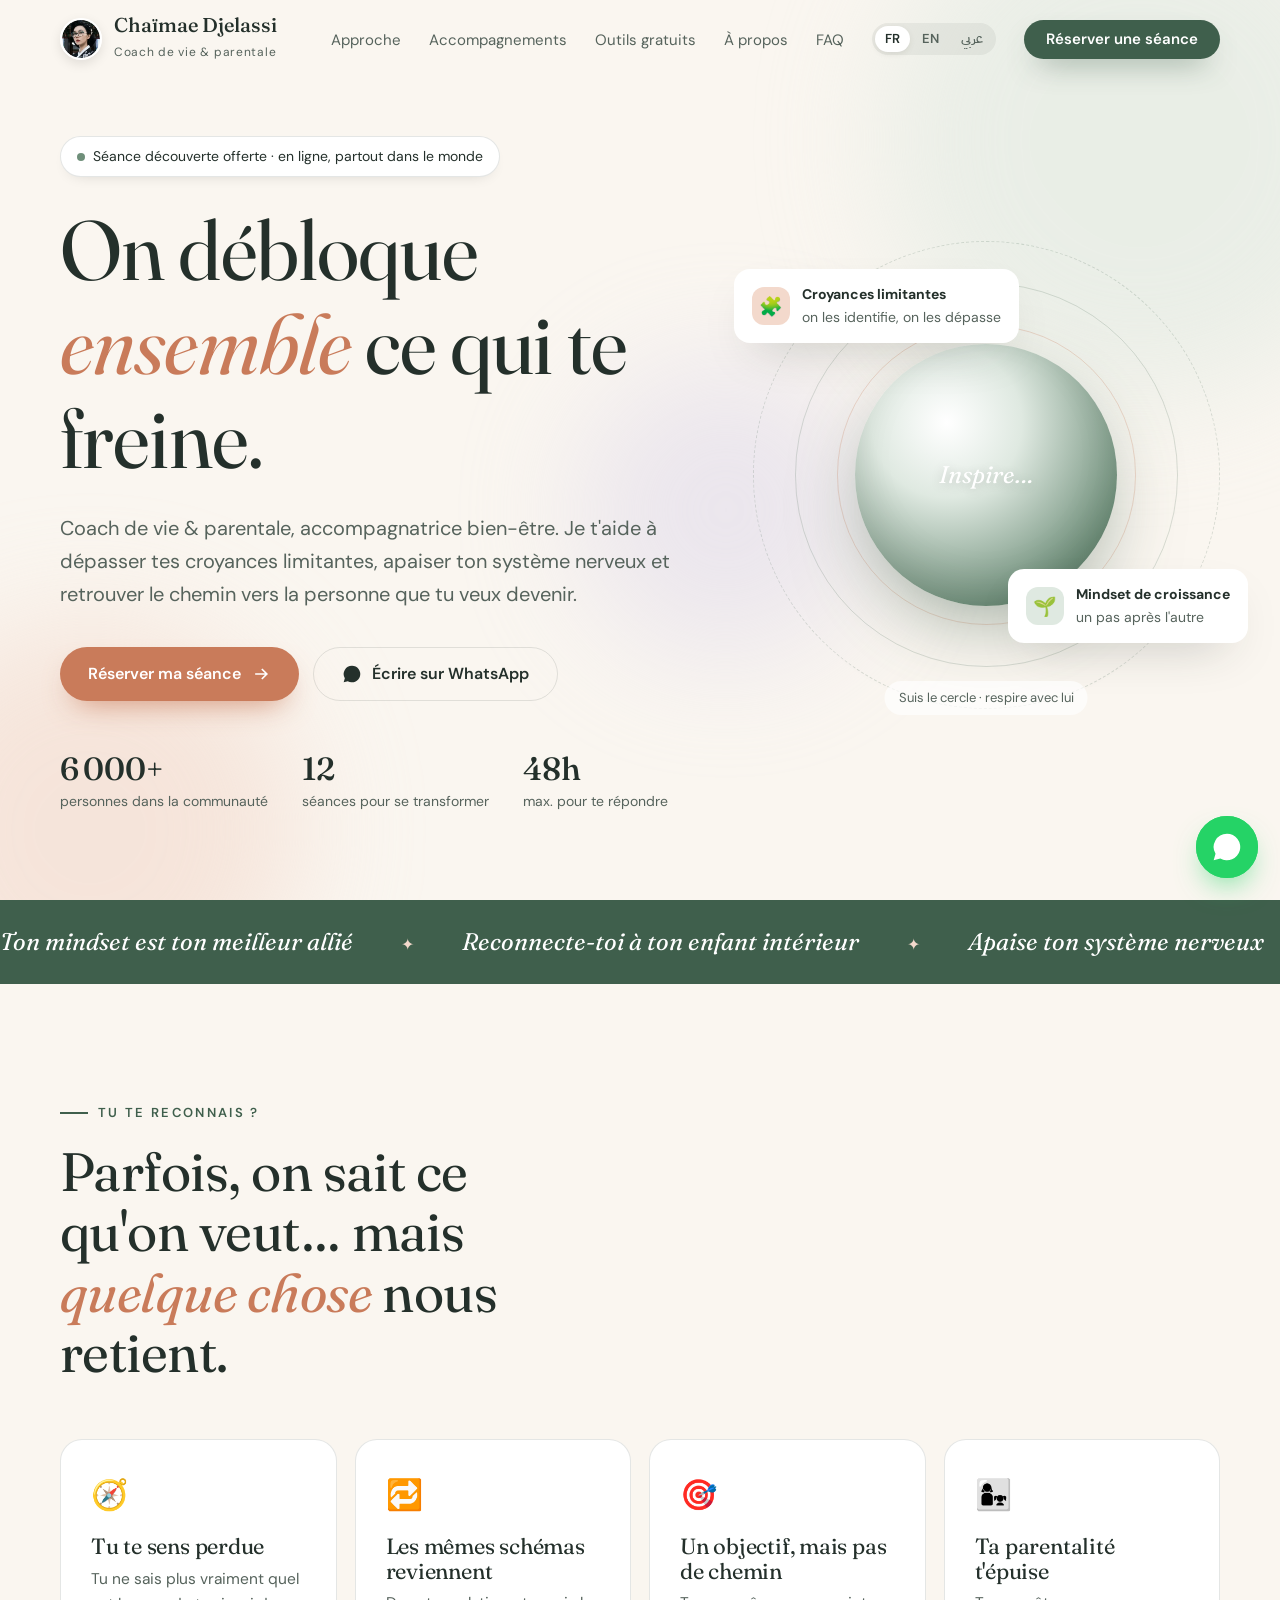
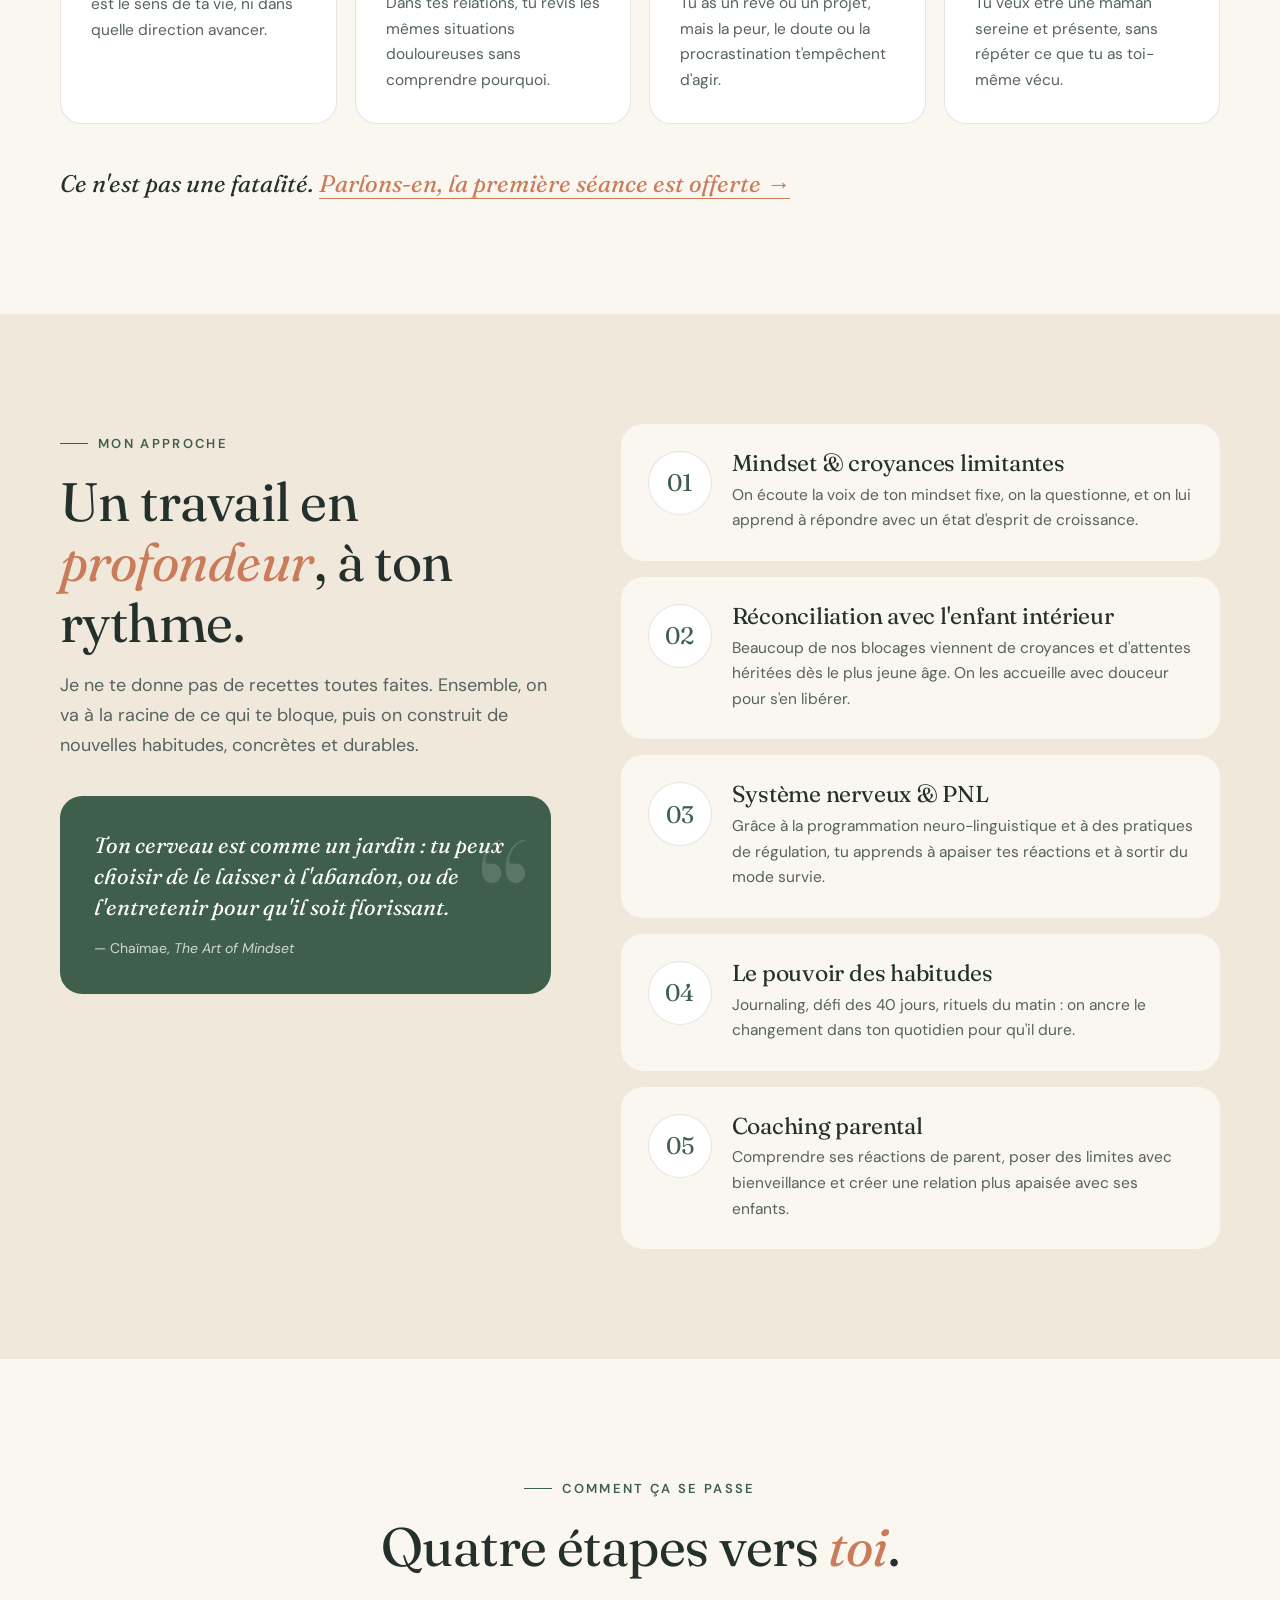
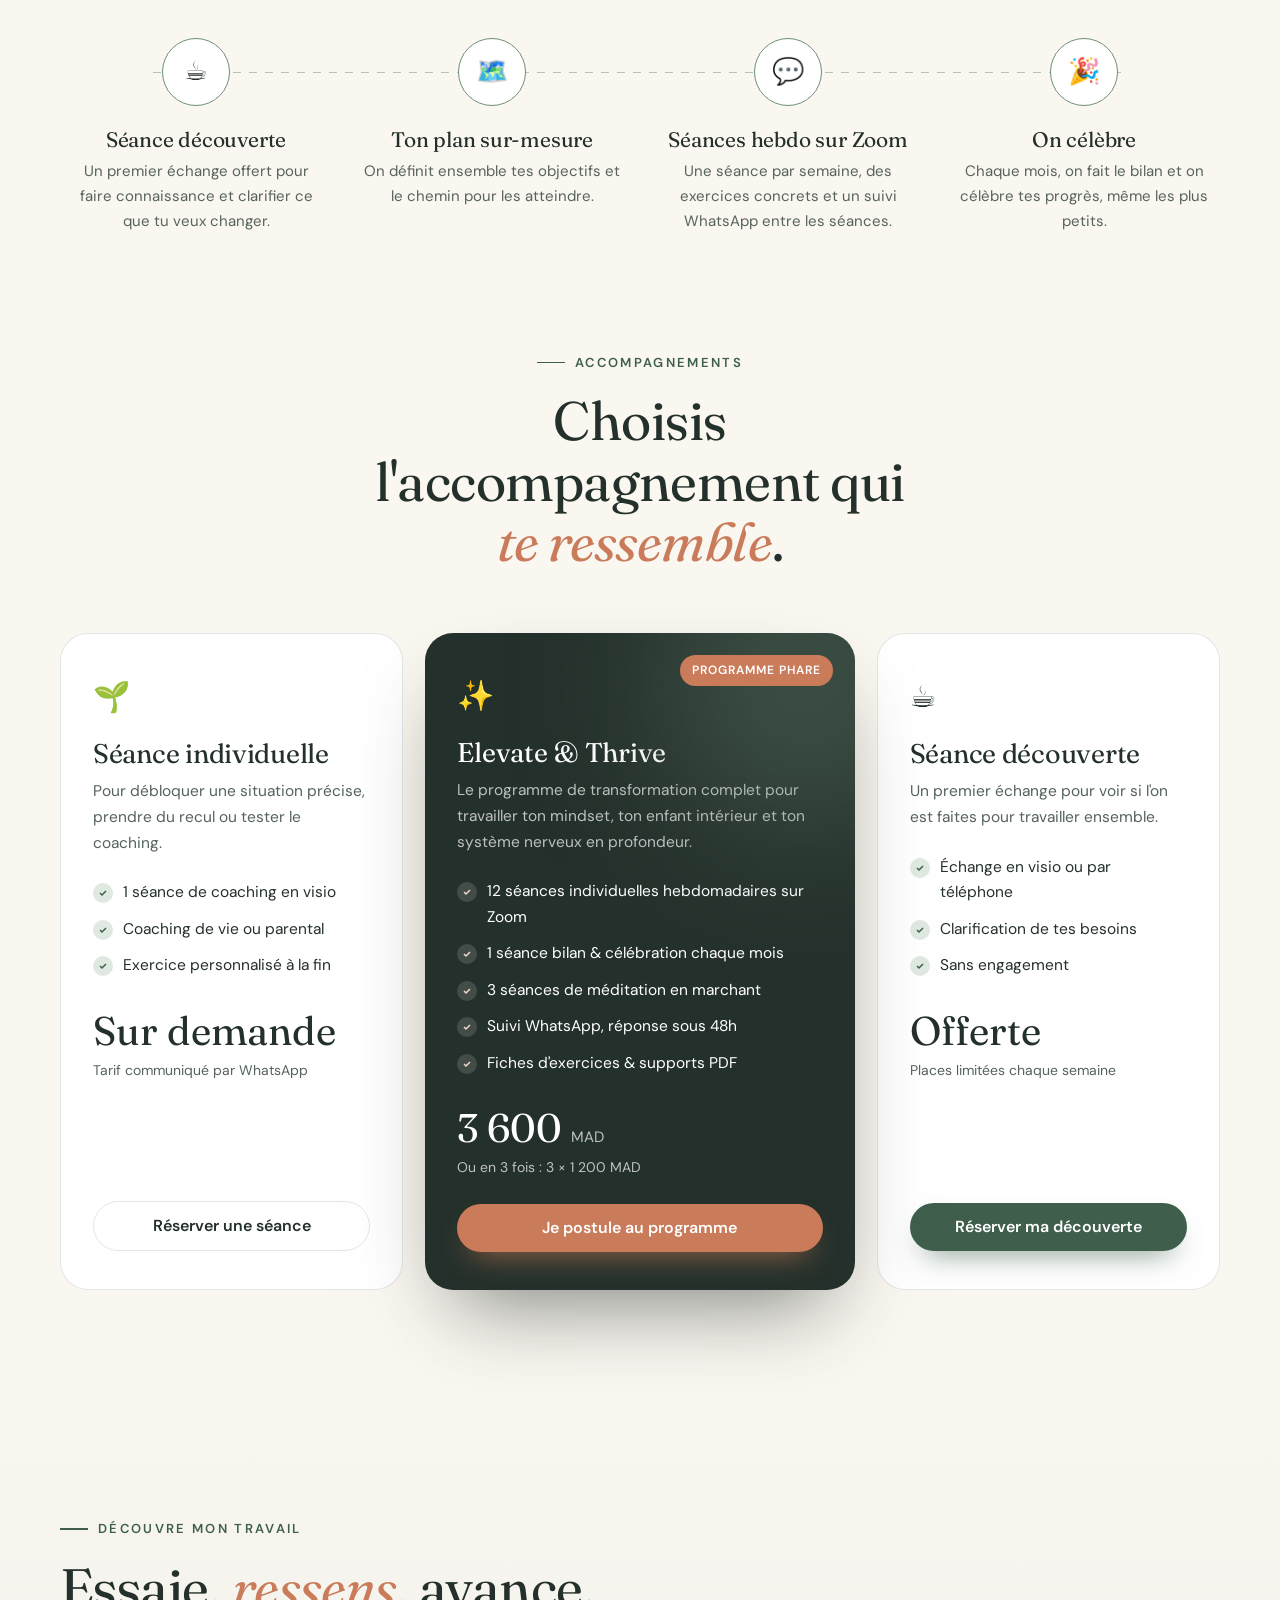
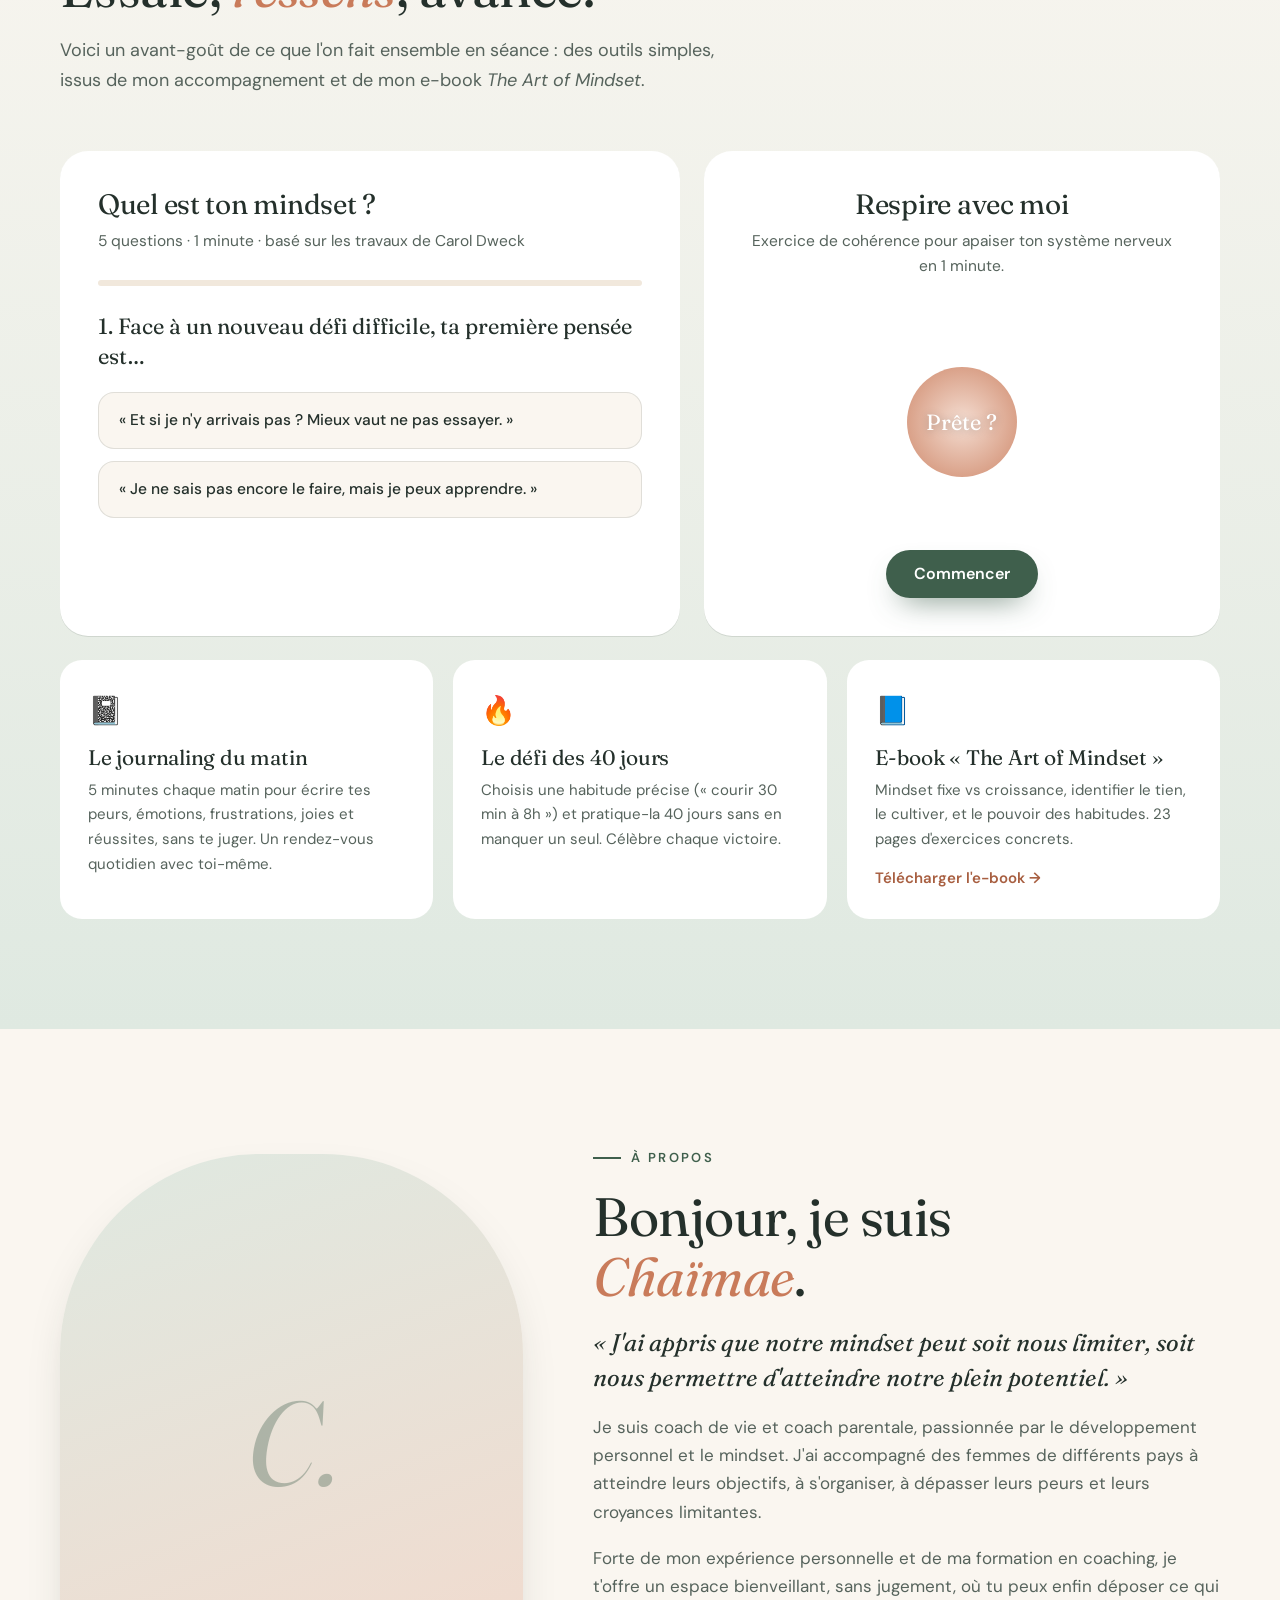
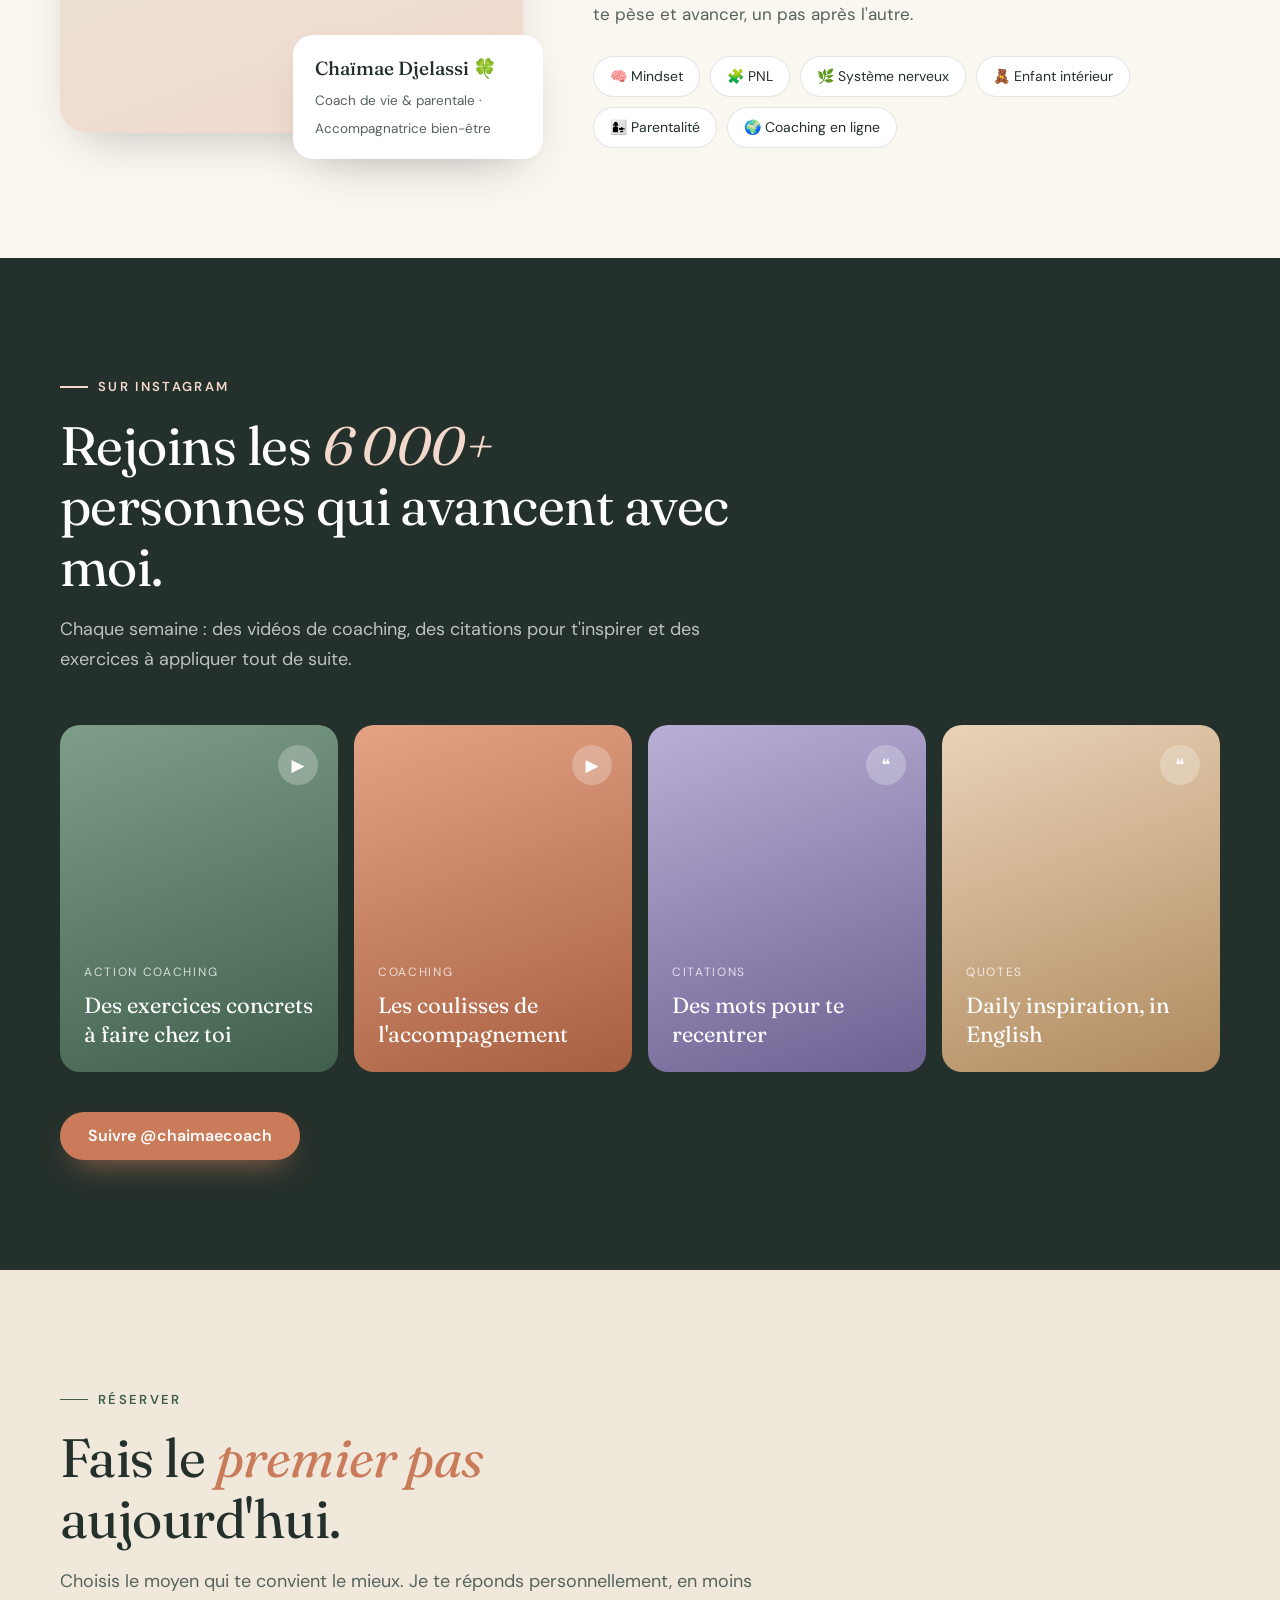
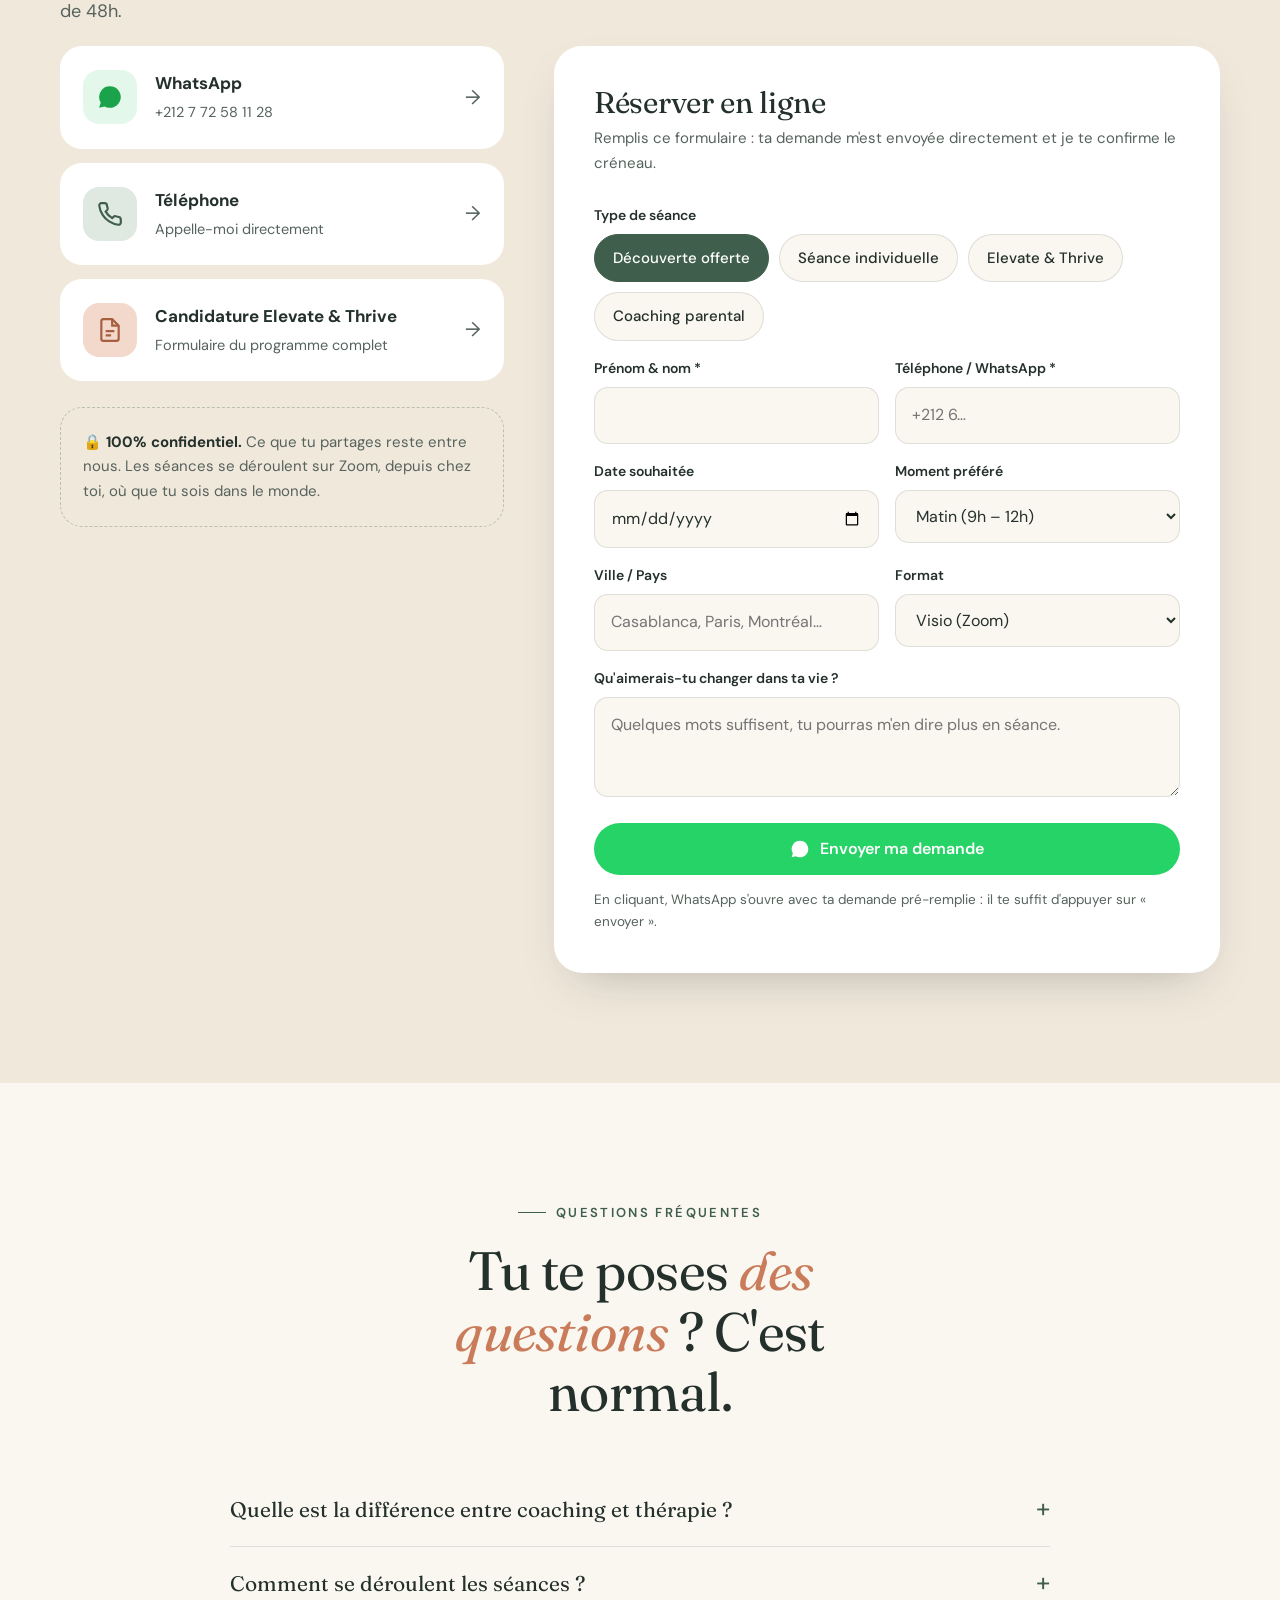
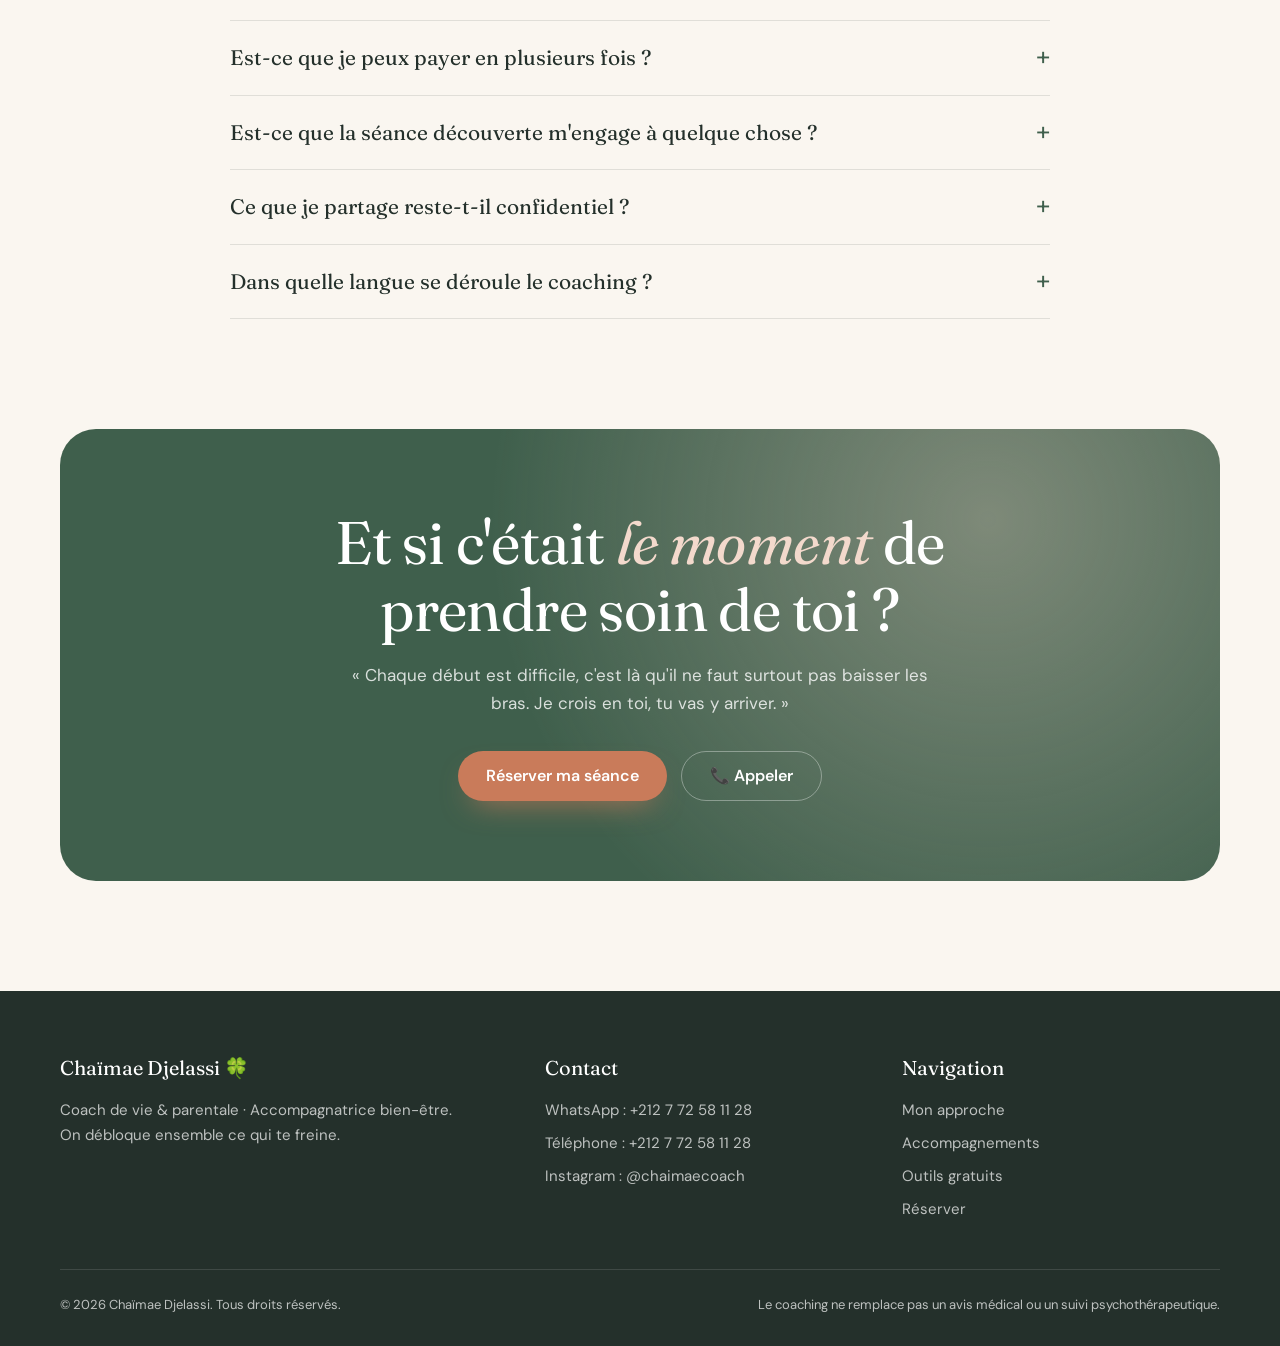
==== index.html @ 4198bc7b "Chaimae Djelassi coaching website (FR / EN / AR)" ====
<!doctype html>
<html lang="fr" dir="ltr">
<head>
<meta charset="utf-8">
<meta name="viewport" content="width=device-width, initial-scale=1">
<title>Chaïmae Djelassi — Coach de vie & parentale</title>
<meta name="description" content="Coaching de vie, coaching parental et accompagnement bien-être avec Chaïmae Djelassi. Mindset, croyances limitantes, enfant intérieur, PNL. Séances individuelles sur Zoom, partout dans le monde.">
<meta property="og:title" content="Chaïmae Djelassi — On débloque ensemble ce qui te freine">
<meta property="og:description" content="Coach de vie & parentale · Accompagnatrice bien-être. Réserve ta séance via le site, par téléphone ou WhatsApp.">
<link rel="alternate" hreflang="fr" href="index.html">
<link rel="alternate" hreflang="en" href="en.html">
<link rel="alternate" hreflang="ar" href="ar.html">
<link rel="preconnect" href="https://fonts.googleapis.com">
<link rel="preconnect" href="https://fonts.gstatic.com" crossorigin>
<link href="https://fonts.googleapis.com/css2?family=Fraunces:ital,opsz,wght@0,9..144,300..600;1,9..144,300..600&family=DM+Sans:opsz,wght@9..40,400;9..40,500;9..40,600&family=IBM+Plex+Sans+Arabic:wght@600&display=swap" rel="stylesheet">
<link rel="stylesheet" href="style.css">
</head>
<body>

<header class="nav" id="nav">
  <div class="wrap">
    <a href="#top" class="logo">
      <img src="avatar.jpg" alt="Chaïmae Djelassi" onerror="this.style.display='none'">
      <div><b>Chaïmae Djelassi</b><small>Coach de vie & parentale</small></div>
    </a>
    <ul class="nav-links" id="navLinks">
      <li><a href="#approche">Approche</a></li>
      <li><a href="#offres">Accompagnements</a></li>
      <li><a href="#outils">Outils gratuits</a></li>
      <li><a href="#apropos">À propos</a></li>
      <li><a href="#faq">FAQ</a></li>
      <li class="lang"><a href="index.html" aria-current="page">FR</a><a href="en.html" lang="en">EN</a><a href="ar.html" lang="ar">عربي</a></li>
      <li><a href="#reserver" class="btn btn-primary">Réserver une séance</a></li>
    </ul>
    <button class="burger" id="burger" aria-label="Menu"><span></span><span></span><span></span></button>
  </div>
</header>

<main id="top">

<section class="hero">
  <div class="blob b1"></div><div class="blob b2"></div><div class="blob b3"></div>
  <div class="wrap hero-grid">
    <div>
      <div class="tag reveal"><i></i> Séance découverte offerte · en ligne, partout dans le monde</div>
      <h1 class="reveal d1">On débloque <em>ensemble</em> ce qui te freine.</h1>
      <p class="lead reveal d2">Coach de vie & parentale, accompagnatrice bien-être. Je t'aide à dépasser tes croyances limitantes, apaiser ton système nerveux et retrouver le chemin vers la personne que tu veux devenir.</p>
      <div class="hero-ctas reveal d3">
        <a href="#reserver" class="btn btn-clay">Réserver ma séance
          <svg class="arrow-ic" viewBox="0 0 24 24" fill="none" stroke="currentColor" stroke-width="2"><path d="M5 12h14M13 6l6 6-6 6"/></svg></a>
        <a href="#" class="btn btn-ghost" data-wa="Bonjour Chaïmae 🌱 J'aimerais en savoir plus sur ton accompagnement.">
          <svg viewBox="0 0 24 24" fill="currentColor"><path d="M17.5 14.4c-.3-.1-1.8-.9-2-1-.3-.1-.5-.1-.7.1-.2.3-.8 1-.9 1.2-.2.2-.3.2-.6.1-.3-.1-1.3-.5-2.4-1.5-.9-.8-1.5-1.8-1.7-2.1-.2-.3 0-.5.1-.6l.4-.5c.2-.2.2-.3.3-.5.1-.2.1-.4 0-.5l-.9-2.2c-.2-.6-.5-.5-.7-.5h-.6c-.2 0-.5.1-.8.4-.3.3-1 1-1 2.5s1.1 2.9 1.2 3.1c.1.2 2.1 3.2 5.1 4.5.7.3 1.3.5 1.7.6.7.2 1.4.2 1.9.1.6-.1 1.8-.7 2-1.4.2-.7.2-1.3.2-1.4-.1-.2-.3-.3-.6-.4zM12 2a10 10 0 00-8.6 15.1L2 22l5-1.3A10 10 0 1012 2z"/></svg>
          Écrire sur WhatsApp</a>
      </div>
      <div class="hero-meta reveal d3">
        <div><b data-count="6000">0</b><span>personnes dans la communauté</span></div>
        <div><b>12</b><span>séances pour se transformer</span></div>
        <div><b>48h</b><span>max. pour te répondre</span></div>
      </div>
    </div>
    <div class="orb-wrap reveal d2">
      <div class="ring r1"></div><div class="ring r2"></div><div class="ring r3"></div>
      <div class="orb" title="Respire avec moi"><span id="orbText">Inspire…</span></div>
      <div class="float-card fc1"><div class="ic">🧩</div><div><b>Croyances limitantes</b><br><span style="color:var(--ink-soft)">on les identifie, on les dépasse</span></div></div>
      <div class="float-card fc2"><div class="ic">🌱</div><div><b>Mindset de croissance</b><br><span style="color:var(--ink-soft)">un pas après l'autre</span></div></div>
      <div class="orb-caption">Suis le cercle · respire avec lui</div>
    </div>
  </div>
</section>

<div class="marquee" aria-hidden="true">
  <div class="marquee-track">
    <span>Ton mindset est ton meilleur allié</span><span>Reconnecte-toi à ton enfant intérieur</span><span>Apaise ton système nerveux</span><span>Deviens ta meilleure version</span><span>Chaque début est difficile — continue</span><span>Je crois en toi</span>
    <span>Ton mindset est ton meilleur allié</span><span>Reconnecte-toi à ton enfant intérieur</span><span>Apaise ton système nerveux</span><span>Deviens ta meilleure version</span><span>Chaque début est difficile — continue</span><span>Je crois en toi</span>
  </div>
</div>

<section>
  <div class="wrap">
    <div class="eyebrow reveal">Tu te reconnais ?</div>
    <h2 class="sec-title reveal">Parfois, on sait ce qu'on veut… mais <em>quelque chose</em> nous retient.</h2>
    <div class="pains">
      <div class="pain reveal"><div class="emo">🧭</div><h3>Tu te sens perdue</h3><p>Tu ne sais plus vraiment quel est le sens de ta vie, ni dans quelle direction avancer.</p></div>
      <div class="pain reveal d1"><div class="emo">🔁</div><h3>Les mêmes schémas reviennent</h3><p>Dans tes relations, tu revis les mêmes situations douloureuses sans comprendre pourquoi.</p></div>
      <div class="pain reveal d2"><div class="emo">🎯</div><h3>Un objectif, mais pas de chemin</h3><p>Tu as un rêve ou un projet, mais la peur, le doute ou la procrastination t'empêchent d'agir.</p></div>
      <div class="pain reveal d3"><div class="emo">👩‍👧</div><h3>Ta parentalité t'épuise</h3><p>Tu veux être une maman sereine et présente, sans répéter ce que tu as toi-même vécu.</p></div>
    </div>
    <p class="pain-cta reveal">Ce n'est pas une fatalité. <a href="#reserver">Parlons-en, la première séance est offerte →</a></p>
  </div>
</section>

<section class="approach" id="approche">
  <div class="wrap approach-grid">
    <div class="sticky">
      <div class="eyebrow reveal">Mon approche</div>
      <h2 class="sec-title reveal">Un travail en <em>profondeur</em>, à ton rythme.</h2>
      <p class="sec-lead reveal">Je ne te donne pas de recettes toutes faites. Ensemble, on va à la racine de ce qui te bloque, puis on construit de nouvelles habitudes, concrètes et durables.</p>
      <div class="quote-card reveal">
        <p>Ton cerveau est comme un jardin : tu peux choisir de le laisser à l'abandon, ou de l'entretenir pour qu'il soit florissant.</p>
        <small>— Chaïmae, <i>The Art of Mindset</i></small>
      </div>
    </div>
    <div class="pillars">
      <div class="pillar reveal"><div class="num">01</div><div><h3>Mindset & croyances limitantes</h3><p>On écoute la voix de ton mindset fixe, on la questionne, et on lui apprend à répondre avec un état d'esprit de croissance.</p></div></div>
      <div class="pillar reveal"><div class="num">02</div><div><h3>Réconciliation avec l'enfant intérieur</h3><p>Beaucoup de nos blocages viennent de croyances et d'attentes héritées dès le plus jeune âge. On les accueille avec douceur pour s'en libérer.</p></div></div>
      <div class="pillar reveal"><div class="num">03</div><div><h3>Système nerveux & PNL</h3><p>Grâce à la programmation neuro-linguistique et à des pratiques de régulation, tu apprends à apaiser tes réactions et à sortir du mode survie.</p></div></div>
      <div class="pillar reveal"><div class="num">04</div><div><h3>Le pouvoir des habitudes</h3><p>Journaling, défi des 40 jours, rituels du matin : on ancre le changement dans ton quotidien pour qu'il dure.</p></div></div>
      <div class="pillar reveal"><div class="num">05</div><div><h3>Coaching parental</h3><p>Comprendre ses réactions de parent, poser des limites avec bienveillance et créer une relation plus apaisée avec ses enfants.</p></div></div>
    </div>
  </div>
</section>

<section>
  <div class="wrap center">
    <div class="eyebrow reveal">Comment ça se passe</div>
    <h2 class="sec-title reveal">Quatre étapes vers <em>toi</em>.</h2>
    <div class="steps">
      <div class="step reveal"><div class="dot">☕</div><h3>Séance découverte</h3><p>Un premier échange offert pour faire connaissance et clarifier ce que tu veux changer.</p></div>
      <div class="step reveal d1"><div class="dot">🗺️</div><h3>Ton plan sur-mesure</h3><p>On définit ensemble tes objectifs et le chemin pour les atteindre.</p></div>
      <div class="step reveal d2"><div class="dot">💬</div><h3>Séances hebdo sur Zoom</h3><p>Une séance par semaine, des exercices concrets et un suivi WhatsApp entre les séances.</p></div>
      <div class="step reveal d3"><div class="dot">🎉</div><h3>On célèbre</h3><p>Chaque mois, on fait le bilan et on célèbre tes progrès, même les plus petits.</p></div>
    </div>
  </div>
</section>

<section id="offres" style="padding-top:0">
  <div class="wrap center">
    <div class="eyebrow reveal">Accompagnements</div>
    <h2 class="sec-title reveal">Choisis l'accompagnement qui <em>te ressemble</em>.</h2>
    <div class="offers">
      <div class="offer reveal">
        <div class="ic">🌱</div>
        <h3>Séance individuelle</h3>
        <p class="desc">Pour débloquer une situation précise, prendre du recul ou tester le coaching.</p>
        <ul><li>1 séance de coaching en visio</li><li>Coaching de vie ou parental</li><li>Exercice personnalisé à la fin</li></ul>
        <div class="price">Sur demande</div>
        <p class="price-note">Tarif communiqué par WhatsApp</p>
        <a href="#reserver" class="btn btn-ghost" data-service="s2">Réserver une séance</a>
      </div>
      <div class="offer featured reveal d1">
        <span class="badge">Programme phare</span>
        <div class="ic">✨</div>
        <h3>Elevate & Thrive</h3>
        <p class="desc">Le programme de transformation complet pour travailler ton mindset, ton enfant intérieur et ton système nerveux en profondeur.</p>
        <ul>
          <li>12 séances individuelles hebdomadaires sur Zoom</li>
          <li>1 séance bilan & célébration chaque mois</li>
          <li>3 séances de méditation en marchant</li>
          <li>Suivi WhatsApp, réponse sous 48h</li>
          <li>Fiches d'exercices & supports PDF</li>
        </ul>
        <div class="price">3 600 <small>MAD</small></div>
        <p class="price-note">Ou en 3 fois : 3 × 1 200 MAD</p>
        <a href="#reserver" class="btn btn-clay" data-service="s3">Je postule au programme</a>
      </div>
      <div class="offer reveal d2">
        <div class="ic">☕</div>
        <h3>Séance découverte</h3>
        <p class="desc">Un premier échange pour voir si l'on est faites pour travailler ensemble.</p>
        <ul><li>Échange en visio ou par téléphone</li><li>Clarification de tes besoins</li><li>Sans engagement</li></ul>
        <div class="price">Offerte</div>
        <p class="price-note">Places limitées chaque semaine</p>
        <a href="#reserver" class="btn btn-primary" data-service="s1">Réserver ma découverte</a>
      </div>
    </div>
  </div>
</section>

<section class="work" id="outils">
  <div class="wrap">
    <div class="eyebrow reveal">Découvre mon travail</div>
    <h2 class="sec-title reveal">Essaie, <em>ressens</em>, avance.</h2>
    <p class="sec-lead reveal">Voici un avant-goût de ce que l'on fait ensemble en séance : des outils simples, issus de mon accompagnement et de mon e-book <i>The Art of Mindset</i>.</p>
    <div class="tools">
      <div class="card reveal" id="quiz">
        <h3>Quel est ton mindset ?</h3>
        <p class="sub">5 questions · 1 minute · basé sur les travaux de Carol Dweck</p>
        <div class="q-progress"><i id="qBar"></i></div>
        <div id="qBox"></div>
      </div>
      <div class="card breath reveal d1">
        <h3>Respire avec moi</h3>
        <p class="sub">Exercice de cohérence pour apaiser ton système nerveux en 1 minute.</p>
        <div class="bcircle" id="bc"><b id="bText">Prête ?</b></div>
        <button class="btn btn-primary" id="bBtn">Commencer</button>
      </div>
    </div>
    <div class="mini-tools">
      <div class="mini reveal"><div class="ic">📓</div><h3>Le journaling du matin</h3><p>5 minutes chaque matin pour écrire tes peurs, émotions, frustrations, joies et réussites, sans te juger. Un rendez-vous quotidien avec toi-même.</p></div>
      <div class="mini reveal d1"><div class="ic">🔥</div><h3>Le défi des 40 jours</h3><p>Choisis une habitude précise (« courir 30 min à 8h ») et pratique-la 40 jours sans en manquer un seul. Célèbre chaque victoire.</p></div>
      <div class="mini reveal d2"><div class="ic">📘</div><h3>E-book « The Art of Mindset »</h3><p>Mindset fixe vs croissance, identifier le tien, le cultiver, et le pouvoir des habitudes. 23 pages d'exercices concrets.</p><a href="https://drive.google.com/file/d/1goQNokmmLUfJYNcT9sIo1eWRXTo8qUcu/view" target="_blank" rel="noopener">Télécharger l'e-book →</a></div>
    </div>
  </div>
</section>

<section id="apropos">
  <div class="wrap about-grid">
    <div class="portrait-wrap reveal">
      <div class="portrait">
        <div class="mono">C.</div>
        <!-- Replace photo.jpg with a high-resolution portrait of Chaïmae -->
        <img src="photo.jpg" alt="Portrait de Chaïmae Djelassi" onerror="this.remove()">
      </div>
      <div class="sig"><b>Chaïmae Djelassi 🍀</b><span>Coach de vie & parentale · Accompagnatrice bien-être</span></div>
    </div>
    <div class="about-text">
      <div class="eyebrow reveal">À propos</div>
      <h2 class="sec-title reveal">Bonjour, je suis <em>Chaïmae</em>.</h2>
      <p class="big reveal">« J'ai appris que notre mindset peut soit nous limiter, soit nous permettre d'atteindre notre plein potentiel. »</p>
      <p class="reveal">Je suis coach de vie et coach parentale, passionnée par le développement personnel et le mindset. J'ai accompagné des femmes de différents pays à atteindre leurs objectifs, à s'organiser, à dépasser leurs peurs et leurs croyances limitantes.</p>
      <p class="reveal">Forte de mon expérience personnelle et de ma formation en coaching, je t'offre un espace bienveillant, sans jugement, où tu peux enfin déposer ce qui te pèse et avancer, un pas après l'autre.</p>
      <div class="chips reveal">
        <span>🧠 Mindset</span><span>🧩 PNL</span><span>🌿 Système nerveux</span><span>🧸 Enfant intérieur</span><span>👩‍👧 Parentalité</span><span>🌍 Coaching en ligne</span>
      </div>
    </div>
  </div>
</section>

<section class="insta">
  <div class="wrap">
    <div class="eyebrow reveal">Sur Instagram</div>
    <h2 class="sec-title reveal" style="max-width:20ch">Rejoins les <em>6 000+</em> personnes qui avancent avec moi.</h2>
    <p class="sec-lead reveal">Chaque semaine : des vidéos de coaching, des citations pour t'inspirer et des exercices à appliquer tout de suite.</p>
    <div class="insta-row">
      <a class="insta-tile t1 reveal" href="https://www.instagram.com/chaimaecoach/" target="_blank" rel="noopener"><div class="play">▶</div><div class="k">Action Coaching</div><p>Des exercices concrets à faire chez toi</p></a>
      <a class="insta-tile t2 reveal d1" href="https://www.instagram.com/chaimaecoach/" target="_blank" rel="noopener"><div class="play">▶</div><div class="k">Coaching</div><p>Les coulisses de l'accompagnement</p></a>
      <a class="insta-tile t3 reveal d2" href="https://www.instagram.com/chaimaecoach/" target="_blank" rel="noopener"><div class="play">❝</div><div class="k">Citations</div><p>Des mots pour te recentrer</p></a>
      <a class="insta-tile t4 reveal d3" href="https://www.instagram.com/chaimaecoach/" target="_blank" rel="noopener"><div class="play">❝</div><div class="k">Quotes</div><p>Daily inspiration, in English</p></a>
    </div>
    <div style="margin-top:40px" class="reveal"><a href="https://www.instagram.com/chaimaecoach/" target="_blank" rel="noopener" class="btn btn-clay">Suivre @chaimaecoach</a></div>
  </div>
</section>

<section class="booking" id="reserver">
  <div class="wrap">
    <div class="eyebrow reveal">Réserver</div>
    <h2 class="sec-title reveal">Fais le <em>premier pas</em> aujourd'hui.</h2>
    <p class="sec-lead reveal">Choisis le moyen qui te convient le mieux. Je te réponds personnellement, en moins de 48h.</p>
    <div class="book-grid">
      <div>
        <div class="channels">
          <a class="channel ch-wa reveal" href="#" data-wa="Bonjour Chaïmae 🌱 J'aimerais réserver une séance de coaching.">
            <div class="ic"><svg viewBox="0 0 24 24" fill="currentColor"><path d="M17.5 14.4c-.3-.1-1.8-.9-2-1-.3-.1-.5-.1-.7.1-.2.3-.8 1-.9 1.2-.2.2-.3.2-.6.1-.3-.1-1.3-.5-2.4-1.5-.9-.8-1.5-1.8-1.7-2.1-.2-.3 0-.5.1-.6l.4-.5c.2-.2.2-.3.3-.5.1-.2.1-.4 0-.5l-.9-2.2c-.2-.6-.5-.5-.7-.5h-.6c-.2 0-.5.1-.8.4-.3.3-1 1-1 2.5s1.1 2.9 1.2 3.1c.1.2 2.1 3.2 5.1 4.5.7.3 1.3.5 1.7.6.7.2 1.4.2 1.9.1.6-.1 1.8-.7 2-1.4.2-.7.2-1.3.2-1.4-.1-.2-.3-.3-.6-.4zM12 2a10 10 0 00-8.6 15.1L2 22l5-1.3A10 10 0 1012 2z"/></svg></div>
            <div><b>WhatsApp</b><span class="ltr">+212 7 72 58 11 28</span></div><div class="arrow">→</div>
          </a>
          <a class="channel ch-tel reveal d1" href="tel:+212772581128">
            <div class="ic"><svg viewBox="0 0 24 24" fill="none" stroke="currentColor" stroke-width="2"><path d="M22 16.9v3a2 2 0 01-2.2 2 19.8 19.8 0 01-8.6-3.1 19.5 19.5 0 01-6-6A19.8 19.8 0 012.1 4.2 2 2 0 014.1 2h3a2 2 0 012 1.7c.1.9.4 1.8.7 2.7a2 2 0 01-.5 2.1L8 9.8a16 16 0 006 6l1.3-1.3a2 2 0 012.1-.4c.9.3 1.8.6 2.7.7a2 2 0 011.7 2z"/></svg></div>
            <div><b>Téléphone</b><span>Appelle-moi directement</span></div><div class="arrow">→</div>
          </a>
          <a class="channel ch-form reveal d2" href="https://docs.google.com/forms/d/1T8sG-NspnXxLTr1F48kehmYdIZ1re1XodQZBNUy5T8s/viewform" target="_blank" rel="noopener">
            <div class="ic"><svg viewBox="0 0 24 24" fill="none" stroke="currentColor" stroke-width="2"><path d="M14 2H6a2 2 0 00-2 2v16a2 2 0 002 2h12a2 2 0 002-2V8z"/><path d="M14 2v6h6M8 13h8M8 17h5"/></svg></div>
            <div><b>Candidature Elevate & Thrive</b><span>Formulaire du programme complet</span></div><div class="arrow">→</div>
          </a>
        </div>
        <div class="reassure reveal">
          <b>🔒 100% confidentiel.</b> Ce que tu partages reste entre nous. Les séances se déroulent sur Zoom, depuis chez toi, où que tu sois dans le monde.
        </div>
      </div>

      <form class="book reveal d1" id="bookForm" novalidate>
        <h3>Réserver en ligne</h3>
        <p class="sub">Remplis ce formulaire : ta demande m'est envoyée directement et je te confirme le créneau.</p>
        <div class="fgrid">
          <div class="field full">
            <label>Type de séance</label>
            <div class="pills">
              <input type="radio" name="service" id="s1" value="Séance découverte offerte" checked><label for="s1">Découverte offerte</label>
              <input type="radio" name="service" id="s2" value="Séance individuelle"><label for="s2">Séance individuelle</label>
              <input type="radio" name="service" id="s3" value="Programme Elevate & Thrive"><label for="s3">Elevate & Thrive</label>
              <input type="radio" name="service" id="s4" value="Coaching parental"><label for="s4">Coaching parental</label>
            </div>
          </div>
          <div class="field"><label for="fName">Prénom & nom *</label><input id="fName" name="name" autocomplete="name" required></div>
          <div class="field"><label for="fPhone">Téléphone / WhatsApp *</label><input id="fPhone" name="phone" type="tel" autocomplete="tel" placeholder="+212 6…" required></div>
          <div class="field"><label for="fDate">Date souhaitée</label><input id="fDate" name="date" type="date"></div>
          <div class="field"><label for="fTime">Moment préféré</label>
            <select id="fTime" name="time"><option>Matin (9h – 12h)</option><option>Après-midi (13h – 17h)</option><option>Soir (18h – 21h)</option><option>Peu importe</option></select></div>
          <div class="field"><label for="fCountry">Ville / Pays</label><input id="fCountry" name="country" placeholder="Casablanca, Paris, Montréal…"></div>
          <div class="field"><label for="fMode">Format</label>
            <select id="fMode" name="mode"><option>Visio (Zoom)</option><option>Appel téléphonique</option></select></div>
          <div class="field full"><label for="fMsg">Qu'aimerais-tu changer dans ta vie ?</label><textarea id="fMsg" name="msg" placeholder="Quelques mots suffisent, tu pourras m'en dire plus en séance."></textarea></div>
        </div>
        <div class="form-actions">
          <button type="submit" class="btn btn-wa">
            <svg viewBox="0 0 24 24" fill="currentColor"><path d="M17.5 14.4c-.3-.1-1.8-.9-2-1-.3-.1-.5-.1-.7.1-.2.3-.8 1-.9 1.2-.2.2-.3.2-.6.1-.3-.1-1.3-.5-2.4-1.5-.9-.8-1.5-1.8-1.7-2.1-.2-.3 0-.5.1-.6l.4-.5c.2-.2.2-.3.3-.5.1-.2.1-.4 0-.5l-.9-2.2c-.2-.6-.5-.5-.7-.5h-.6c-.2 0-.5.1-.8.4-.3.3-1 1-1 2.5s1.1 2.9 1.2 3.1c.1.2 2.1 3.2 5.1 4.5.7.3 1.3.5 1.7.6.7.2 1.4.2 1.9.1.6-.1 1.8-.7 2-1.4.2-.7.2-1.3.2-1.4-.1-.2-.3-.3-.6-.4zM12 2a10 10 0 00-8.6 15.1L2 22l5-1.3A10 10 0 1012 2z"/></svg>
            Envoyer ma demande</button>
        </div>
        <p class="err" id="formErr">Merci d'indiquer ton prénom et ton numéro de téléphone.</p>
        <p class="form-note">En cliquant, WhatsApp s'ouvre avec ta demande pré-remplie : il te suffit d'appuyer sur « envoyer ».</p>
      </form>
    </div>
  </div>
</section>

<section id="faq">
  <div class="wrap">
    <div class="center">
      <div class="eyebrow reveal">Questions fréquentes</div>
      <h2 class="sec-title reveal">Tu te poses <em>des questions</em> ? C'est normal.</h2>
    </div>
    <div class="faq">
      <details class="reveal"><summary>Quelle est la différence entre coaching et thérapie ?</summary><p>Le coaching est tourné vers le présent et l'action : clarifier tes objectifs, dépasser tes blocages et créer de nouvelles habitudes. Il ne remplace pas un suivi médical ou psychologique. Si ta situation le demande, je t'orienterai vers un professionnel de santé.</p></details>
      <details class="reveal"><summary>Comment se déroulent les séances ?</summary><p>Les séances ont lieu en visio sur Zoom, une fois par semaine pour le programme. Tu peux y assister depuis n'importe où dans le monde. Entre les séances, tu as des exercices à pratiquer et je reste disponible sur WhatsApp.</p></details>
      <details class="reveal"><summary>Est-ce que je peux payer en plusieurs fois ?</summary><p>Oui. Le programme Elevate & Thrive (3 600 MAD) peut être réglé en une fois ou en 3 versements de 1 200 MAD.</p></details>
      <details class="reveal"><summary>Est-ce que la séance découverte m'engage à quelque chose ?</summary><p>Non, aucun engagement. C'est un moment pour faire connaissance, comprendre ce que tu vis et voir si mon accompagnement te correspond.</p></details>
      <details class="reveal"><summary>Ce que je partage reste-t-il confidentiel ?</summary><p>Absolument. Tout ce qui est dit en séance reste strictement entre nous. Mon rôle est de t'offrir un espace sûr, bienveillant et sans jugement.</p></details>
      <details class="reveal"><summary>Dans quelle langue se déroule le coaching ?</summary><p>Les séances se déroulent en français. Écris-moi sur WhatsApp si tu préfères une autre langue, on en parlera ensemble.</p></details>
    </div>
  </div>
</section>

<section class="final">
  <div class="wrap">
    <div class="final-box reveal">
      <h2>Et si c'était <em>le moment</em> de prendre soin de toi ?</h2>
      <p>« Chaque début est difficile, c'est là qu'il ne faut surtout pas baisser les bras. Je crois en toi, tu vas y arriver. »</p>
      <div class="row">
        <a href="#reserver" class="btn btn-clay">Réserver ma séance</a>
        <a href="tel:+212772581128" class="btn btn-ghost">📞 Appeler</a>
      </div>
    </div>
  </div>
</section>

</main>

<footer>
  <div class="wrap">
    <div class="foot">
      <div>
        <h4>Chaïmae Djelassi 🍀</h4>
        <p>Coach de vie & parentale · Accompagnatrice bien-être.<br>On débloque ensemble ce qui te freine.</p>
      </div>
      <div>
        <h4>Contact</h4>
        <a href="#" data-wa="Bonjour Chaïmae 🌱">WhatsApp : <span class="ltr">+212 7 72 58 11 28</span></a>
        <a href="tel:+212772581128">Téléphone : <span class="ltr">+212 7 72 58 11 28</span></a>
        <a href="https://www.instagram.com/chaimaecoach/" target="_blank" rel="noopener">Instagram : @chaimaecoach</a>
      </div>
      <div>
        <h4>Navigation</h4>
        <a href="#approche">Mon approche</a>
        <a href="#offres">Accompagnements</a>
        <a href="#outils">Outils gratuits</a>
        <a href="#reserver">Réserver</a>
      </div>
    </div>
    <div class="disclaimer">
      <span>© <span id="yr"></span> Chaïmae Djelassi. Tous droits réservés.</span>
      <span>Le coaching ne remplace pas un avis médical ou un suivi psychothérapeutique.</span>
    </div>
  </div>
</footer>

<a href="#" class="fab" data-wa="Bonjour Chaïmae 🌱 J'aimerais en savoir plus sur ton accompagnement." aria-label="Écrire sur WhatsApp">
  <span class="fab-tip">Une question ? Écris-moi 💬</span>
  <svg viewBox="0 0 24 24" fill="currentColor"><path d="M17.5 14.4c-.3-.1-1.8-.9-2-1-.3-.1-.5-.1-.7.1-.2.3-.8 1-.9 1.2-.2.2-.3.2-.6.1-.3-.1-1.3-.5-2.4-1.5-.9-.8-1.5-1.8-1.7-2.1-.2-.3 0-.5.1-.6l.4-.5c.2-.2.2-.3.3-.5.1-.2.1-.4 0-.5l-.9-2.2c-.2-.6-.5-.5-.7-.5h-.6c-.2 0-.5.1-.8.4-.3.3-1 1-1 2.5s1.1 2.9 1.2 3.1c.1.2 2.1 3.2 5.1 4.5.7.3 1.3.5 1.7.6.7.2 1.4.2 1.9.1.6-.1 1.8-.7 2-1.4.2-.7.2-1.3.2-1.4-.1-.2-.3-.3-.6-.4zM12 2a10 10 0 00-8.6 15.1L2 22l5-1.3A10 10 0 1012 2z"/></svg>
</a>

<script>
window.T = {
  locale: "fr-FR",
  orb: ["Inspire…", "Bloque…", "Expire…"],
  breath: { in: "Inspire", hold: "Retiens", out: "Expire", done: "Bravo 🌿", restart: "Recommencer" },
  booking: {
    hello: "Bonjour Chaïmae 🌱", intro: "Je souhaite réserver une séance via ton site.",
    service: "Séance", name: "Nom", phone: "Téléphone", date: "Date souhaitée", time: "Moment",
    mode: "Format", country: "Ville / Pays", change: "Ce que j'aimerais changer", tbd: "À convenir"
  },
  quiz: {
    questions: [
      ["Face à un nouveau défi difficile, ta première pensée est…", ["« Et si je n'y arrivais pas ? Mieux vaut ne pas essayer. »", "« Je ne sais pas encore le faire, mais je peux apprendre. »"]],
      ["Quand quelqu'un te fait une critique…", ["Je me sens attaquée, ce n'est pas vraiment de ma faute.", "Ça pique, mais j'essaie d'en tirer une leçon."]],
      ["Quand une amie réussit quelque chose que tu voudrais…", ["Je me compare et je me sens moins capable.", "Ça m'inspire et me montre que c'est possible."]],
      ["Après un échec…", ["Je me dis que je ne suis pas faite pour ça.", "Je regarde ce que je peux faire autrement la prochaine fois."]],
      ["Ton rapport à la procrastination…", ["Je repousse souvent, surtout quand j'ai peur de mal faire.", "Je découpe en petites étapes et je me lance."]]
    ],
    results: [
      ["🌳", "Mindset de croissance", "Tu as déjà de belles bases ! Un accompagnement peut t'aider à aller encore plus loin et à transformer tes objectifs en résultats."],
      ["🌿", "Mindset en transition", "Tu oscilles entre les deux : c'est la preuve que le changement est déjà en route. Ensemble, on peut renforcer ta partie « croissance »."],
      ["🌱", "Mindset plutôt fixe", "Rassure-toi : le mindset est comme un muscle, il se développe avec de la pratique. C'est exactement ce que l'on travaille en coaching."]
    ],
    cta: "Réserver ma découverte", again: "Refaire le quiz",
    waMsg: r => `Bonjour Chaïmae 🌱 J'ai fait le quiz sur ton site, mon résultat : « ${r} ». J'aimerais réserver ma séance découverte.`
  }
};
</script>
<script src="app.js"></script>
</body>
</html>
---- style.css ----
:root{
  --cream:#faf6f0;
  --sand:#f1e8dc;
  --paper:#ffffff;
  --ink:#24302b;
  --ink-soft:#56635c;
  --sage:#6f8f7a;
  --sage-deep:#3f5f4c;
  --sage-pale:#dfe9e1;
  --clay:#c97b5a;
  --clay-deep:#a85f41;
  --blush:#f3d9cc;
  --lavender:#d9d3ea;
  --line:rgba(36,48,43,.12);
  --shadow:0 20px 50px -24px rgba(36,48,43,.35);
  --radius:22px;
  --wa:#25d366;
  --f-head:"Fraunces",Georgia,serif;
  --f-body:"DM Sans",system-ui,sans-serif;
  --lh-head:1.12;
}
*{box-sizing:border-box;margin:0;padding:0}
html{scroll-behavior:smooth;overflow-x:clip}
body{background:var(--cream);color:var(--ink);font-family:var(--f-body);font-size:17px;line-height:1.65;-webkit-font-smoothing:antialiased;overflow-x:hidden}
img{max-width:100%;display:block}
a{color:inherit}
h1,h2,h3{font-family:var(--f-head);font-weight:400;line-height:var(--lh-head);letter-spacing:-.01em}
h1 em,h2 em{font-style:italic;color:var(--clay)}
.wrap{width:min(1160px,100% - 32px);margin-inline:auto}
section{padding:110px 0;position:relative}
.eyebrow{display:inline-flex;align-items:center;gap:10px;font-size:13px;letter-spacing:.18em;text-transform:uppercase;color:var(--sage-deep);font-weight:600;margin-bottom:18px}
.eyebrow::before{content:"";width:28px;height:1.5px;background:currentColor}
.sec-title{font-size:clamp(34px,4.6vw,54px);max-width:16ch}
.sec-lead{color:var(--ink-soft);max-width:58ch;margin-top:18px;font-size:18px}
.center{text-align:center}.center .sec-title,.center .sec-lead{margin-inline:auto}

/* Buttons */
.btn{display:inline-flex;align-items:center;justify-content:center;gap:10px;padding:16px 28px;border-radius:999px;font:600 16px/1 var(--f-body);text-decoration:none;border:0;cursor:pointer;transition:transform .25s,box-shadow .25s,background .25s}
.btn:hover{transform:translateY(-2px)}
.btn-primary{background:var(--sage-deep);color:#fff;box-shadow:0 14px 30px -14px rgba(63,95,76,.8)}
.btn-primary:hover{background:#34503f}
.btn-clay{background:var(--clay);color:#fff;box-shadow:0 14px 30px -14px rgba(201,123,90,.9)}
.btn-clay:hover{background:var(--clay-deep)}
.btn-ghost{background:transparent;color:var(--ink);border:1.5px solid var(--line)}
.btn-ghost:hover{border-color:var(--ink)}
.btn-wa{background:var(--wa);color:#fff}
.btn svg{width:20px;height:20px;flex:none}

/* Nav */
.nav{position:fixed;inset:0 0 auto;z-index:50;transition:background .3s,box-shadow .3s}
.nav.scrolled{background:rgba(250,246,240,.86);backdrop-filter:blur(14px);box-shadow:0 1px 0 var(--line)}
.nav .wrap{display:flex;align-items:center;justify-content:space-between;height:78px}
.logo{display:flex;align-items:center;gap:12px;text-decoration:none}
.logo img{width:42px;height:42px;border-radius:50%;object-fit:cover;border:2px solid #fff;box-shadow:0 4px 12px rgba(0,0,0,.1)}
.logo b{font-family:var(--f-head);font-weight:500;font-size:20px;display:block;line-height:1.1}
.logo small{font-size:12px;color:var(--ink-soft);letter-spacing:.06em}
.nav-links{display:flex;gap:28px;list-style:none;align-items:center}
.nav-links a{text-decoration:none;font-size:15px;color:var(--ink-soft);transition:color .2s}
.nav-links a:hover{color:var(--ink)}
.nav-links a.btn,.nav-links a.btn:hover{color:#fff}
.nav .btn{padding:12px 22px;font-size:15px}
.lang{display:flex;gap:2px;background:rgba(36,48,43,.06);border-radius:999px;padding:3px}
.nav-links .lang a{padding:5px 10px;border-radius:999px;font-size:13px;font-weight:600;line-height:1.2;font-family:"DM Sans",system-ui,sans-serif}
.nav-links .lang a[lang=ar]{font-family:"IBM Plex Sans Arabic","DM Sans",sans-serif}
.nav-links .lang a[aria-current]{background:#fff;color:var(--ink);box-shadow:0 2px 6px rgba(0,0,0,.08)}
.burger{display:none;background:none;border:0;width:44px;height:44px;cursor:pointer}
.burger span{display:block;width:24px;height:2px;background:var(--ink);margin:5px auto;transition:.3s}

/* Hero */
.hero{min-height:100vh;display:flex;align-items:center;padding:130px 0 80px;overflow:hidden}
.blob{position:absolute;border-radius:50%;filter:blur(60px);opacity:.6;animation:float 18s ease-in-out infinite;pointer-events:none}
.b1{width:520px;height:520px;background:var(--sage-pale);top:-120px;right:-120px}
.b2{width:420px;height:420px;background:var(--blush);bottom:-140px;left:-120px;animation-delay:-6s}
.b3{width:300px;height:300px;background:var(--lavender);top:40%;left:45%;animation-delay:-11s;opacity:.45}
@keyframes float{0%,100%{transform:translate(0,0) scale(1)}33%{transform:translate(40px,-30px) scale(1.08)}66%{transform:translate(-30px,25px) scale(.95)}}
.hero-grid{display:grid;grid-template-columns:1.15fr .85fr;gap:60px;align-items:center;position:relative}
.hero h1{font-size:clamp(44px,6.6vw,84px);margin-bottom:26px}
.hero p.lead{font-size:20px;color:var(--ink-soft);max-width:44ch;margin-bottom:36px}
.hero-ctas{display:flex;flex-wrap:wrap;gap:14px}
.hero-meta{display:flex;gap:34px;margin-top:50px;flex-wrap:wrap}
.hero-meta div b{font-family:var(--f-head);font-size:32px;font-weight:500;display:block;line-height:1.1}
.hero-meta div > span{font-size:14px;color:var(--ink-soft)}
.tag{display:inline-flex;align-items:center;gap:8px;background:#fff;border:1px solid var(--line);padding:8px 16px;border-radius:999px;font-size:14px;margin-bottom:26px;box-shadow:0 6px 16px -10px rgba(0,0,0,.2)}
.tag i{width:8px;height:8px;flex:none;border-radius:50%;background:var(--sage);box-shadow:0 0 0 0 rgba(111,143,122,.6);animation:ping 2s infinite}
@keyframes ping{70%{box-shadow:0 0 0 10px rgba(111,143,122,0)}100%{box-shadow:0 0 0 0 rgba(111,143,122,0)}}

/* Breathing orb */
.orb-wrap{position:relative;aspect-ratio:1;display:grid;place-items:center}
.ring{position:absolute;border-radius:50%;border:1.5px solid rgba(63,95,76,.18)}
.ring.r1{inset:0;animation:spin 40s linear infinite;border-style:dashed}
.ring.r2{inset:9%}
.ring.r3{inset:18%;border-color:rgba(201,123,90,.25)}
@keyframes spin{to{transform:rotate(360deg)}}
.orb{width:56%;aspect-ratio:1;border-radius:50%;background:radial-gradient(circle at 35% 30%,#fff 0%,var(--sage-pale) 30%,var(--sage) 75%,var(--sage-deep) 100%);box-shadow:0 30px 80px -20px rgba(63,95,76,.55),inset 0 -20px 40px rgba(0,0,0,.08);display:grid;place-items:center;text-align:center;color:#fff;animation:breathe 10s ease-in-out infinite;cursor:pointer;position:relative}
.orb span{font-family:var(--f-head);font-size:clamp(18px,2vw,24px);font-style:italic;text-shadow:0 2px 12px rgba(0,0,0,.2)}
@keyframes breathe{0%,100%{transform:scale(.82)}40%,50%{transform:scale(1.05)}}
.orb-caption{position:absolute;bottom:-6px;left:50%;transform:translateX(-50%);font-size:13px;color:var(--ink-soft);white-space:nowrap;background:rgba(255,255,255,.7);padding:6px 14px;border-radius:999px}
.float-card{position:absolute;background:#fff;border-radius:16px;padding:14px 18px;box-shadow:var(--shadow);font-size:14px;display:flex;align-items:center;gap:12px;animation:bob 6s ease-in-out infinite}
.float-card .ic{width:38px;height:38px;border-radius:12px;display:grid;place-items:center;font-size:19px;flex:none}
.fc1{top:6%;left:-4%}.fc1 .ic{background:var(--blush)}
.fc2{bottom:14%;right:-6%;animation-delay:-3s}.fc2 .ic{background:var(--sage-pale)}
@keyframes bob{50%{transform:translateY(-12px)}}

/* Marquee */
.marquee{background:var(--sage-deep);color:#fff;padding:22px 0;overflow:hidden;white-space:nowrap}
.marquee-track{display:inline-flex;gap:48px;animation:slide 40s linear infinite;font-family:var(--f-head);font-style:italic;font-size:24px}
.marquee-track span::after{content:"✦";margin-inline-start:48px;color:var(--blush);font-style:normal;font-size:16px;vertical-align:middle}
@keyframes slide{to{transform:translateX(-50%)}}
@keyframes slide-rtl{to{transform:translateX(50%)}}

/* Pain points */
.pains{display:grid;grid-template-columns:repeat(auto-fit,minmax(240px,1fr));gap:18px;margin-top:56px}
.pain{background:#fff;border:1px solid var(--line);border-radius:var(--radius);padding:30px;transition:transform .3s,box-shadow .3s}
.pain:hover{transform:translateY(-6px);box-shadow:var(--shadow)}
.pain .emo{font-size:30px;margin-bottom:14px}
.pain h3{font-size:22px;margin-bottom:8px}
.pain p{color:var(--ink-soft);font-size:15.5px}
.pain-cta{margin-top:40px;font-family:var(--f-head);font-size:24px;font-style:italic}
.pain-cta a{color:var(--clay);text-decoration-thickness:1px;text-underline-offset:6px}

/* Approach */
.approach{background:var(--sand)}
.approach-grid{display:grid;grid-template-columns:.9fr 1.1fr;gap:70px;align-items:start}
.pillars{display:grid;gap:16px}
.pillar{display:grid;grid-template-columns:64px 1fr;gap:20px;background:var(--cream);border-radius:var(--radius);padding:26px;border:1px solid transparent;transition:border-color .3s,background .3s}
.pillar:hover{border-color:var(--sage);background:#fff}
.pillar .num{width:64px;height:64px;border-radius:50%;display:grid;place-items:center;font-family:"Fraunces",Georgia,serif;font-size:24px;background:#fff;color:var(--sage-deep);border:1px solid var(--line)}
.pillar h3{font-size:23px;margin-bottom:6px}
.pillar p{color:var(--ink-soft);font-size:15.5px}
.sticky{position:sticky;top:120px}
.quote-card{margin-top:36px;background:var(--sage-deep);color:#fff;border-radius:var(--radius);padding:34px;position:relative;overflow:hidden}
.quote-card::before{content:"“";position:absolute;top:-30px;right:20px;font-family:"Fraunces",Georgia,serif;font-size:180px;opacity:.15}
.quote-card p{font-family:var(--f-head);font-size:22px;font-style:italic;line-height:1.4}
.quote-card small{display:block;margin-top:14px;opacity:.75;font-size:14px}

/* Steps */
.steps{display:grid;grid-template-columns:repeat(4,1fr);gap:24px;margin-top:60px;position:relative}
.steps::before{content:"";position:absolute;top:34px;left:8%;right:8%;height:1.5px;background:repeating-linear-gradient(90deg,var(--sage) 0 8px,transparent 8px 16px);opacity:.5}
.step{text-align:center;position:relative}
.step .dot{width:68px;height:68px;margin:0 auto 22px;border-radius:50%;background:#fff;border:1.5px solid var(--sage);display:grid;place-items:center;font-size:26px;position:relative;z-index:1}
.step h3{font-size:21px;margin-bottom:8px}
.step p{color:var(--ink-soft);font-size:15px;max-width:26ch;margin:auto}

/* Offers */
.offers{display:grid;grid-template-columns:1fr 1.25fr 1fr;gap:22px;margin-top:60px;align-items:stretch;text-align:start}
.offer{background:#fff;border-radius:28px;padding:38px 32px;border:1px solid var(--line);display:flex;flex-direction:column}
.offer .ic{font-size:30px;margin-bottom:18px}
.offer h3{font-size:27px;margin-bottom:10px}
.offer .desc{color:var(--ink-soft);font-size:15.5px;margin-bottom:24px}
.offer ul{list-style:none;display:grid;gap:11px;margin-bottom:30px;font-size:15.5px}
.offer li{display:flex;gap:10px;align-items:flex-start}
.offer li::before{content:"";flex:none;width:20px;height:20px;margin-top:3px;border-radius:50%;background:var(--sage-pale) url("data:image/svg+xml,%3Csvg xmlns='http://www.w3.org/2000/svg' viewBox='0 0 24 24' fill='none' stroke='%233f5f4c' stroke-width='3'%3E%3Cpath d='M6 12l4 4 8-8'/%3E%3C/svg%3E") center/12px no-repeat}
.price{font-family:var(--f-head);font-size:40px;line-height:1.1;margin-bottom:6px}
.price small{font-family:var(--f-body);font-size:15px;color:var(--ink-soft)}
.price-note{font-size:14px;color:var(--ink-soft);margin-bottom:24px}
.offer .btn{margin-top:auto;width:100%}
.offer.featured{background:var(--ink);color:#fff;border:0;transform:scale(1.03);box-shadow:0 40px 80px -30px rgba(36,48,43,.6);position:relative;overflow:hidden}
.offer.featured::after{content:"";position:absolute;width:300px;height:300px;border-radius:50%;background:var(--sage);filter:blur(80px);opacity:.35;top:-100px;right:-100px;pointer-events:none}
.offer.featured .desc,.offer.featured .price small,.offer.featured .price-note{color:rgba(255,255,255,.7)}
.offer.featured li::before{background-color:rgba(255,255,255,.14);background-image:url("data:image/svg+xml,%3Csvg xmlns='http://www.w3.org/2000/svg' viewBox='0 0 24 24' fill='none' stroke='%23f3d9cc' stroke-width='3'%3E%3Cpath d='M6 12l4 4 8-8'/%3E%3C/svg%3E")}
.badge{position:absolute;top:22px;inset-inline-end:22px;background:var(--clay);color:#fff;font-size:12px;font-weight:600;letter-spacing:.08em;text-transform:uppercase;padding:6px 12px;border-radius:999px;z-index:1}

/* Work / tools */
.work{background:linear-gradient(180deg,var(--cream),var(--sage-pale))}
.tools{display:grid;grid-template-columns:1.2fr 1fr;gap:24px;margin-top:56px}
.card{background:#fff;border-radius:28px;padding:38px;box-shadow:0 1px 0 var(--line)}
.card h3{font-size:28px;margin-bottom:8px}
.card .sub{color:var(--ink-soft);font-size:15.5px;margin-bottom:26px}
.q-progress{height:6px;background:var(--sand);border-radius:99px;overflow:hidden;margin-bottom:26px}
.q-progress i{display:block;height:100%;width:0;background:linear-gradient(90deg,var(--sage),var(--clay));transition:width .5s}
.q-step{display:none;animation:fade .5s}
.q-step.on{display:block}
@keyframes fade{from{opacity:0;transform:translateY(10px)}}
.q-step h4{font-family:var(--f-head);font-weight:400;font-size:22px;margin-bottom:20px;line-height:1.35}
.q-opts{display:grid;gap:12px}
.q-opts button{text-align:start;padding:16px 20px;border-radius:16px;border:1.5px solid var(--line);background:var(--cream);font:500 15.5px/1.5 var(--f-body);color:var(--ink);cursor:pointer;transition:.2s}
.q-opts button:hover{border-color:var(--sage);background:#fff;transform:translateX(4px)}
.q-result{text-align:center}
.q-result .big{font-size:56px;margin-bottom:10px}
.q-result h4{font-size:28px}
.q-result p{color:var(--ink-soft);margin-bottom:24px}
.q-result .row{display:flex;flex-wrap:wrap;gap:10px;justify-content:center}
.linkbtn{background:none;border:0;color:var(--ink-soft);text-decoration:underline;cursor:pointer;font:inherit;font-size:14px;margin-top:16px}
.breath{display:flex;flex-direction:column;align-items:center;text-align:center}
.bcircle{width:200px;height:200px;border-radius:50%;margin:16px 0 28px;display:grid;place-items:center;position:relative}
.bcircle::before{content:"";position:absolute;inset:0;border-radius:50%;background:radial-gradient(circle,var(--blush),var(--clay));transform:scale(.55);transition:transform 4s ease-in-out;opacity:.9}
.bcircle.in::before,.bcircle.hold::before{transform:scale(1)}
.bcircle.out::before{transform:scale(.55);transition-duration:6s}
.bcircle b{position:relative;font-family:var(--f-head);font-weight:400;font-size:22px;color:#fff;text-shadow:0 1px 8px rgba(0,0,0,.25)}
.mini-tools{display:grid;grid-template-columns:repeat(3,1fr);gap:20px;margin-top:24px}
.mini{background:#fff;border-radius:var(--radius);padding:28px}
.mini .ic{font-size:28px;margin-bottom:12px}
.mini h3{font-size:21px;margin-bottom:8px}
.mini p{font-size:15px;color:var(--ink-soft)}
.mini a{display:inline-block;margin-top:14px;color:var(--clay-deep);font-weight:600;font-size:15px;text-decoration:none}
.mini a:hover{text-decoration:underline}

/* About */
.about-grid{display:grid;grid-template-columns:.85fr 1.15fr;gap:70px;align-items:center}
.portrait{position:relative;aspect-ratio:4/5;border-radius:200px 200px 28px 28px;overflow:hidden;background:linear-gradient(160deg,var(--sage-pale),var(--blush));box-shadow:var(--shadow)}
.portrait img{width:100%;height:100%;object-fit:cover;position:relative}
.portrait .mono{position:absolute;inset:0;display:grid;place-items:center;font-family:var(--f-head);font-style:italic;font-size:120px;color:rgba(63,95,76,.35)}
.portrait-wrap{position:relative}
.sig{position:absolute;bottom:-26px;right:-20px;background:#fff;border-radius:20px;padding:18px 22px;box-shadow:var(--shadow);max-width:250px}
.sig b{font-family:var(--f-head);font-weight:500;font-size:19px;display:block}
.sig span{font-size:13.5px;color:var(--ink-soft)}
.about-text p{color:var(--ink-soft);margin-top:18px}
.about-text p.big{font-family:var(--f-head);font-size:24px;line-height:1.45;color:var(--ink);font-style:italic}
.chips{display:flex;flex-wrap:wrap;gap:10px;margin-top:28px}
.chips span{background:#fff;border:1px solid var(--line);padding:8px 16px;border-radius:999px;font-size:14px}

/* Instagram */
.insta{background:var(--ink);color:#fff;overflow:hidden}
.insta .sec-lead{color:rgba(255,255,255,.7)}
.insta .eyebrow{color:var(--blush)}
.insta h2 em{color:var(--blush)}
.insta-row{display:grid;grid-template-columns:repeat(4,1fr);gap:16px;margin-top:50px}
.insta-tile{aspect-ratio:4/5;border-radius:20px;padding:24px;display:flex;flex-direction:column;justify-content:flex-end;text-decoration:none;position:relative;overflow:hidden;transition:transform .35s}
.insta-tile:hover{transform:translateY(-8px) rotate(-1deg)}
.insta-tile .k{font-size:12px;letter-spacing:.14em;text-transform:uppercase;opacity:.75;margin-bottom:8px}
.insta-tile p{font-family:var(--f-head);font-size:22px;line-height:1.3}
.insta-tile .play{position:absolute;top:20px;inset-inline-end:20px;width:40px;height:40px;border-radius:50%;background:rgba(255,255,255,.25);display:grid;place-items:center;backdrop-filter:blur(6px)}
.t1{background:linear-gradient(160deg,#7f9e89,#3f5f4c)}
.t2{background:linear-gradient(160deg,#e4a385,#a85f41)}
.t3{background:linear-gradient(160deg,#b9afd6,#6c6191)}
.t4{background:linear-gradient(160deg,#e9d3b8,#b08a5e)}

/* Booking */
.booking{background:var(--sand)}
.book-grid{display:grid;grid-template-columns:.8fr 1.2fr;gap:50px;margin-top:20px;align-items:start}
.channels{display:grid;gap:14px}
.channel{display:flex;align-items:center;gap:18px;padding:22px;background:#fff;border-radius:var(--radius);text-decoration:none;border:1.5px solid transparent;transition:.25s}
.channel:hover{border-color:var(--sage);transform:translateX(6px)}
.channel .ic{width:54px;height:54px;border-radius:16px;display:grid;place-items:center;flex:none}
.channel .ic svg{width:26px;height:26px}
.channel b{display:block;font-size:17px}
.channel span{font-size:14.5px;color:var(--ink-soft)}
.channel .arrow{margin-inline-start:auto;font-size:20px;color:var(--ink-soft)}
.ch-wa .ic{background:#e3f8eb;color:#1aa34a}
.ch-tel .ic{background:var(--sage-pale);color:var(--sage-deep)}
.ch-form .ic{background:var(--blush);color:var(--clay-deep)}
.reassure{margin-top:26px;padding:22px;border-radius:var(--radius);border:1.5px dashed rgba(63,95,76,.3);font-size:15px;color:var(--ink-soft)}
.reassure b{color:var(--ink)}
form.book{background:#fff;border-radius:28px;padding:40px;box-shadow:var(--shadow)}
form.book h3{font-size:30px;margin-bottom:6px}
form.book .sub{color:var(--ink-soft);font-size:15px;margin-bottom:28px}
.fgrid{display:grid;grid-template-columns:1fr 1fr;gap:16px}
.field{display:flex;flex-direction:column;gap:7px}
.field.full{grid-column:1/-1}
.field label{font-size:14px;font-weight:600}
.field input,.field select,.field textarea{font:inherit;font-size:16px;padding:14px 16px;border-radius:14px;border:1.5px solid var(--line);background:var(--cream);color:var(--ink);transition:border-color .2s,background .2s;width:100%}
.field input:focus,.field select:focus,.field textarea:focus{outline:0;border-color:var(--sage);background:#fff}
.field textarea{min-height:100px;resize:vertical}
.pills{display:flex;flex-wrap:wrap;gap:10px;position:relative}
.pills input{position:absolute;opacity:0;pointer-events:none}
.pills label{padding:11px 18px;border-radius:999px;border:1.5px solid var(--line);font-weight:500;font-size:15px;cursor:pointer;transition:.2s;background:var(--cream)}
.pills input:checked+label{background:var(--sage-deep);border-color:var(--sage-deep);color:#fff}
.pills input:focus-visible+label{outline:2px solid var(--clay);outline-offset:2px}
.form-actions{display:flex;flex-wrap:wrap;gap:12px;margin-top:26px}
.form-actions .btn{flex:1;min-width:200px}
.form-note{font-size:13.5px;color:var(--ink-soft);margin-top:14px}
.err{color:#b23b2a;font-size:14px;margin-top:12px;display:none}

/* FAQ */
.faq{max-width:820px;margin:50px auto 0}
.faq details{border-bottom:1px solid var(--line);padding:22px 0}
.faq summary{list-style:none;cursor:pointer;display:flex;justify-content:space-between;gap:20px;font-family:var(--f-head);font-size:21px;line-height:1.4}
.faq summary::-webkit-details-marker{display:none}
.faq summary::after{content:"+";font-family:"DM Sans",sans-serif;font-size:26px;line-height:1;color:var(--sage-deep);transition:transform .3s}
.faq details[open] summary::after{transform:rotate(45deg)}
.faq details p{color:var(--ink-soft);margin-top:12px;max-width:68ch}

/* Final CTA */
.final{padding:0 0 110px}
.final-box{background:radial-gradient(circle at 80% 20%,rgba(243,217,204,.35),transparent 50%),var(--sage-deep);color:#fff;border-radius:36px;padding:80px 40px;text-align:center;position:relative;overflow:hidden}
.final-box h2{font-size:clamp(34px,5vw,60px);max-width:18ch;margin:0 auto 18px}
.final-box h2 em{color:var(--blush)}
.final-box p{opacity:.8;max-width:50ch;margin:0 auto 34px}
.final-box .row{display:flex;flex-wrap:wrap;gap:14px;justify-content:center}
.final-box .btn-ghost{color:#fff;border-color:rgba(255,255,255,.35)}
.final-box .btn-ghost:hover{border-color:#fff}

/* Footer */
footer{background:var(--ink);color:rgba(255,255,255,.7);padding:60px 0 30px;font-size:15px}
.foot{display:grid;grid-template-columns:1.4fr 1fr 1fr;gap:40px}
footer h4{color:#fff;font-family:var(--f-head);font-weight:400;font-size:20px;margin-bottom:14px}
footer a{text-decoration:none;display:block;margin-bottom:8px}
footer a:hover{color:#fff}
.disclaimer{margin-top:40px;padding-top:24px;border-top:1px solid rgba(255,255,255,.12);font-size:13px;display:flex;flex-wrap:wrap;justify-content:space-between;gap:12px}

/* Floating WhatsApp */
.fab{position:fixed;right:22px;bottom:22px;z-index:60;width:62px;height:62px;border-radius:50%;background:var(--wa);display:grid;place-items:center;box-shadow:0 14px 30px -10px rgba(37,211,102,.7);transition:transform .25s}
.fab:hover{transform:scale(1.08)}
.fab svg{width:32px;height:32px;color:#fff}
.fab::before{content:"";position:absolute;inset:0;border-radius:50%;border:2px solid var(--wa);animation:pulse 2.4s infinite}
@keyframes pulse{to{transform:scale(1.6);opacity:0}}
.fab-tip{position:absolute;right:76px;background:#fff;color:var(--ink);padding:10px 14px;border-radius:12px;font-size:14px;white-space:nowrap;box-shadow:var(--shadow);opacity:0;transform:translateX(10px);transition:.3s;pointer-events:none}
.fab:hover .fab-tip{opacity:1;transform:none}

/* Phone numbers always read left-to-right */
.ltr{direction:ltr;unicode-bidi:isolate;display:inline-block}

/* Reveal */
.reveal{opacity:0;transform:translateY(30px);transition:opacity .9s ease,transform .9s ease}
.reveal.in{opacity:1;transform:none}
.d1{transition-delay:.1s}.d2{transition-delay:.2s}.d3{transition-delay:.3s}

/* ================= ARABIC / RTL ================= */
[dir=rtl]{
  --f-head:"Noto Naskh Arabic","Fraunces",serif;
  --f-body:"IBM Plex Sans Arabic","DM Sans",sans-serif;
  --lh-head:1.45;
}
[dir=rtl] body{font-size:18px;line-height:1.85}
/* Arabic script is cursive: letter-spacing breaks letter joins, and it has no true italics */
[dir=rtl] *{letter-spacing:0!important}
[dir=rtl] em,[dir=rtl] i,[dir=rtl] .orb span,[dir=rtl] .marquee-track,[dir=rtl] .pain-cta,
[dir=rtl] .quote-card p,[dir=rtl] .about-text p.big,[dir=rtl] .portrait .mono{font-style:normal}
[dir=rtl] h1 em,[dir=rtl] h2 em{font-weight:600}
[dir=rtl] .eyebrow{font-size:15px}
[dir=rtl] .hero h1{font-size:clamp(40px,5.6vw,72px)}
[dir=rtl] .sec-title{font-size:clamp(32px,4.2vw,50px);max-width:20ch}
[dir=rtl] .marquee-track{animation-name:slide-rtl;font-size:22px}
[dir=rtl] .quote-card::before{content:"”";right:auto;left:20px}
[dir=rtl] .q-opts button:hover{transform:translateX(-4px)}
[dir=rtl] .channel:hover{transform:translateX(-6px)}
[dir=rtl] .hero-ctas .btn svg.arrow-ic{transform:scaleX(-1)}
[dir=rtl] .sig{right:auto;left:-20px}
[dir=rtl] .fab{right:auto;left:22px}
[dir=rtl] .fab-tip{right:auto;left:76px;transform:translateX(-10px)}
[dir=rtl] .fab:hover .fab-tip{transform:none}
[dir=rtl] .fc1{left:auto;right:-4%}
[dir=rtl] .fc2{right:auto;left:-6%}
[dir=rtl] .faq summary{font-size:20px}
[dir=rtl] .field input[type=tel]{direction:ltr;text-align:right}

/* Responsive */
@media (max-width:1100px){.nav-links{gap:20px}}
@media (max-width:980px){
  section{padding:80px 0}
  .hero-grid,.approach-grid,.about-grid,.book-grid,.tools{grid-template-columns:1fr}
  .orb-wrap{max-width:380px;margin:20px auto 0;width:100%}
  .sticky{position:static}
  .offers{grid-template-columns:1fr}
  .offer.featured{transform:none}
  .steps{grid-template-columns:1fr 1fr;row-gap:40px}
  .steps::before{display:none}
  .insta-row{grid-template-columns:1fr 1fr}
  .mini-tools{grid-template-columns:1fr}
  .foot{grid-template-columns:1fr}
  .portrait-wrap{max-width:400px;margin:0 auto 30px}
  .nav-links{position:fixed;inset:78px 0 auto;background:var(--cream);flex-direction:column;padding:30px;gap:22px;box-shadow:0 20px 30px -20px rgba(0,0,0,.2);transform:translateY(-130%);transition:transform .4s;z-index:-1}
  .nav-links.open{transform:none}
  .burger{display:block}
}
@media (max-width:600px){
  body{font-size:16px}
  [dir=rtl] body{font-size:17px}
  .hero{padding-top:110px}
  .hero p.lead{font-size:18px}
  .hero-ctas .btn{width:100%}
  .float-card{display:none}
  .fgrid{grid-template-columns:1fr}
  form.book,.card{padding:28px 22px}
  .steps{grid-template-columns:1fr}
  .insta-row{grid-template-columns:1fr 1fr;gap:10px}
  .insta-tile{padding:16px}.insta-tile p{font-size:17px}
  .final-box{padding:60px 22px}
  .sig,[dir=rtl] .sig{right:0;left:auto}
  [dir=rtl] .sig{left:0;right:auto}
  .logo small{display:none}
}
@media (prefers-reduced-motion:reduce){*,*::before,*::after{animation:none!important;transition:none!important}.reveal{opacity:1;transform:none}}
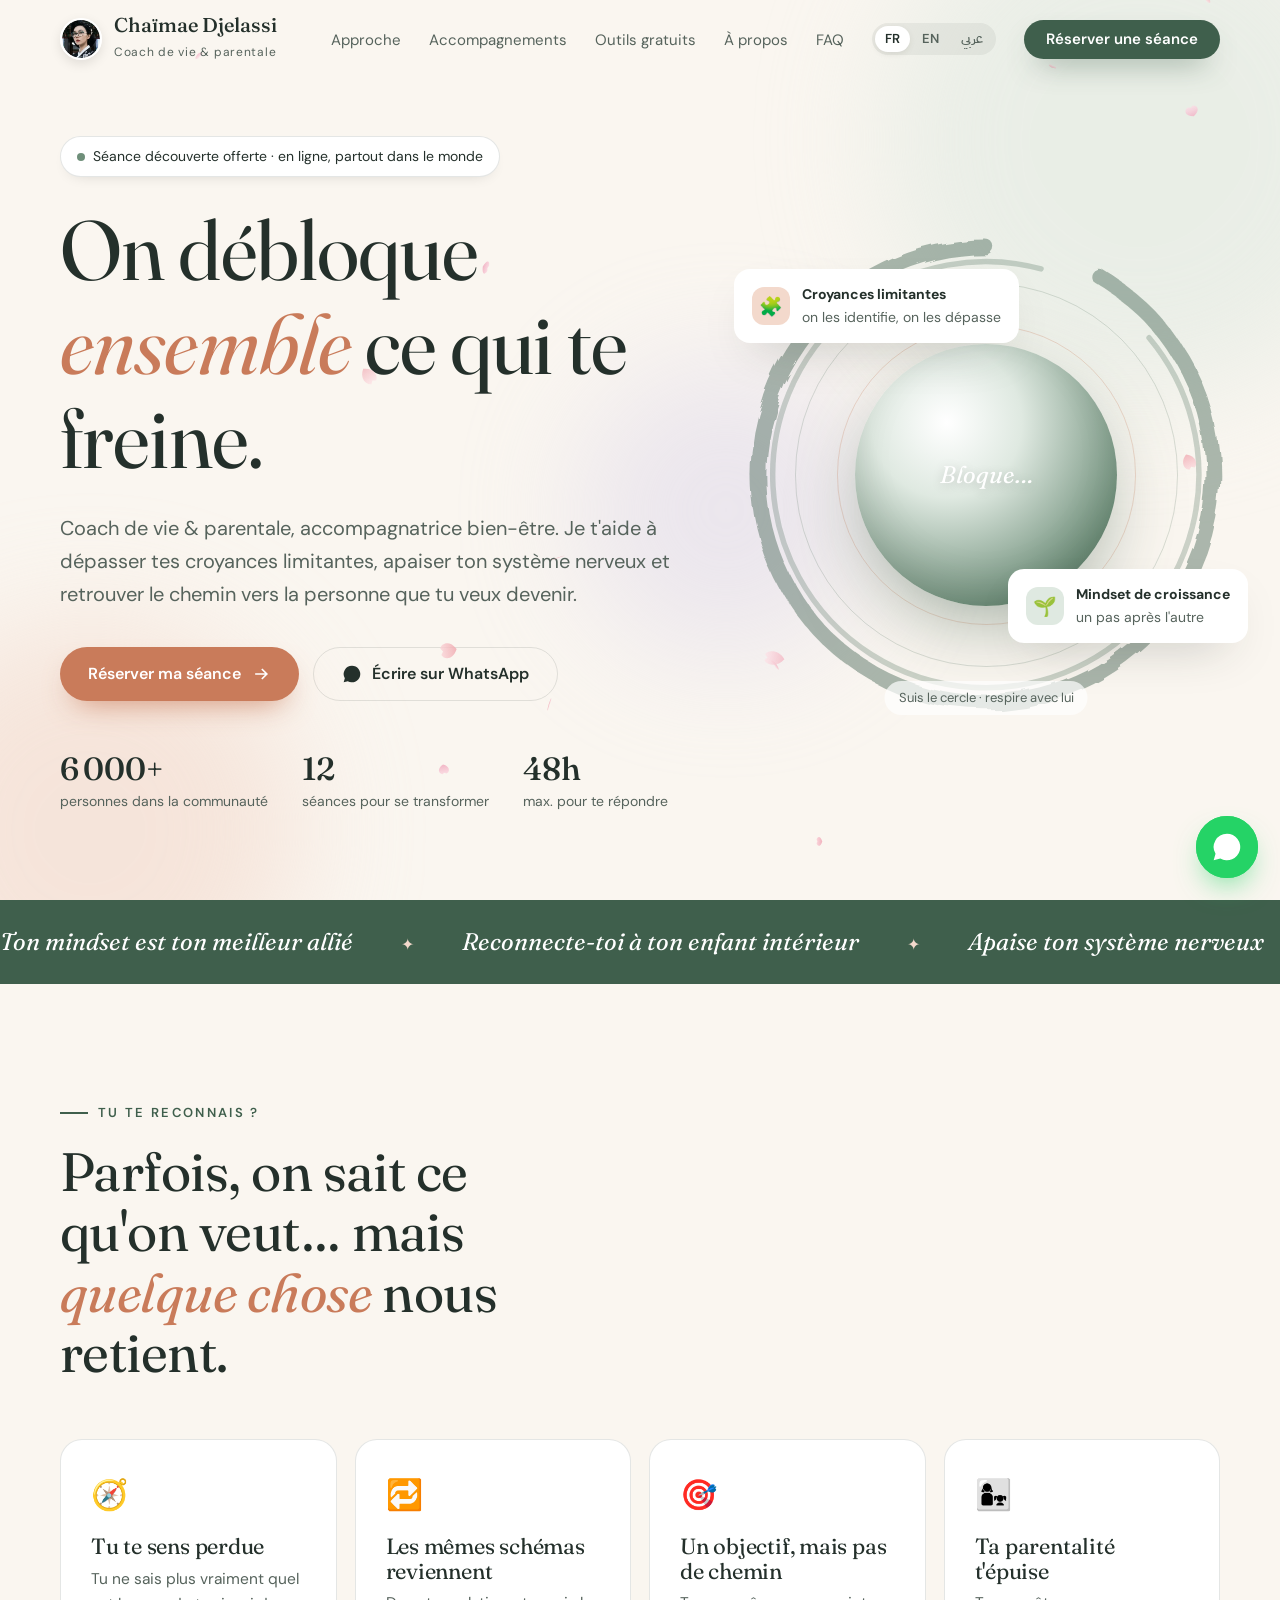
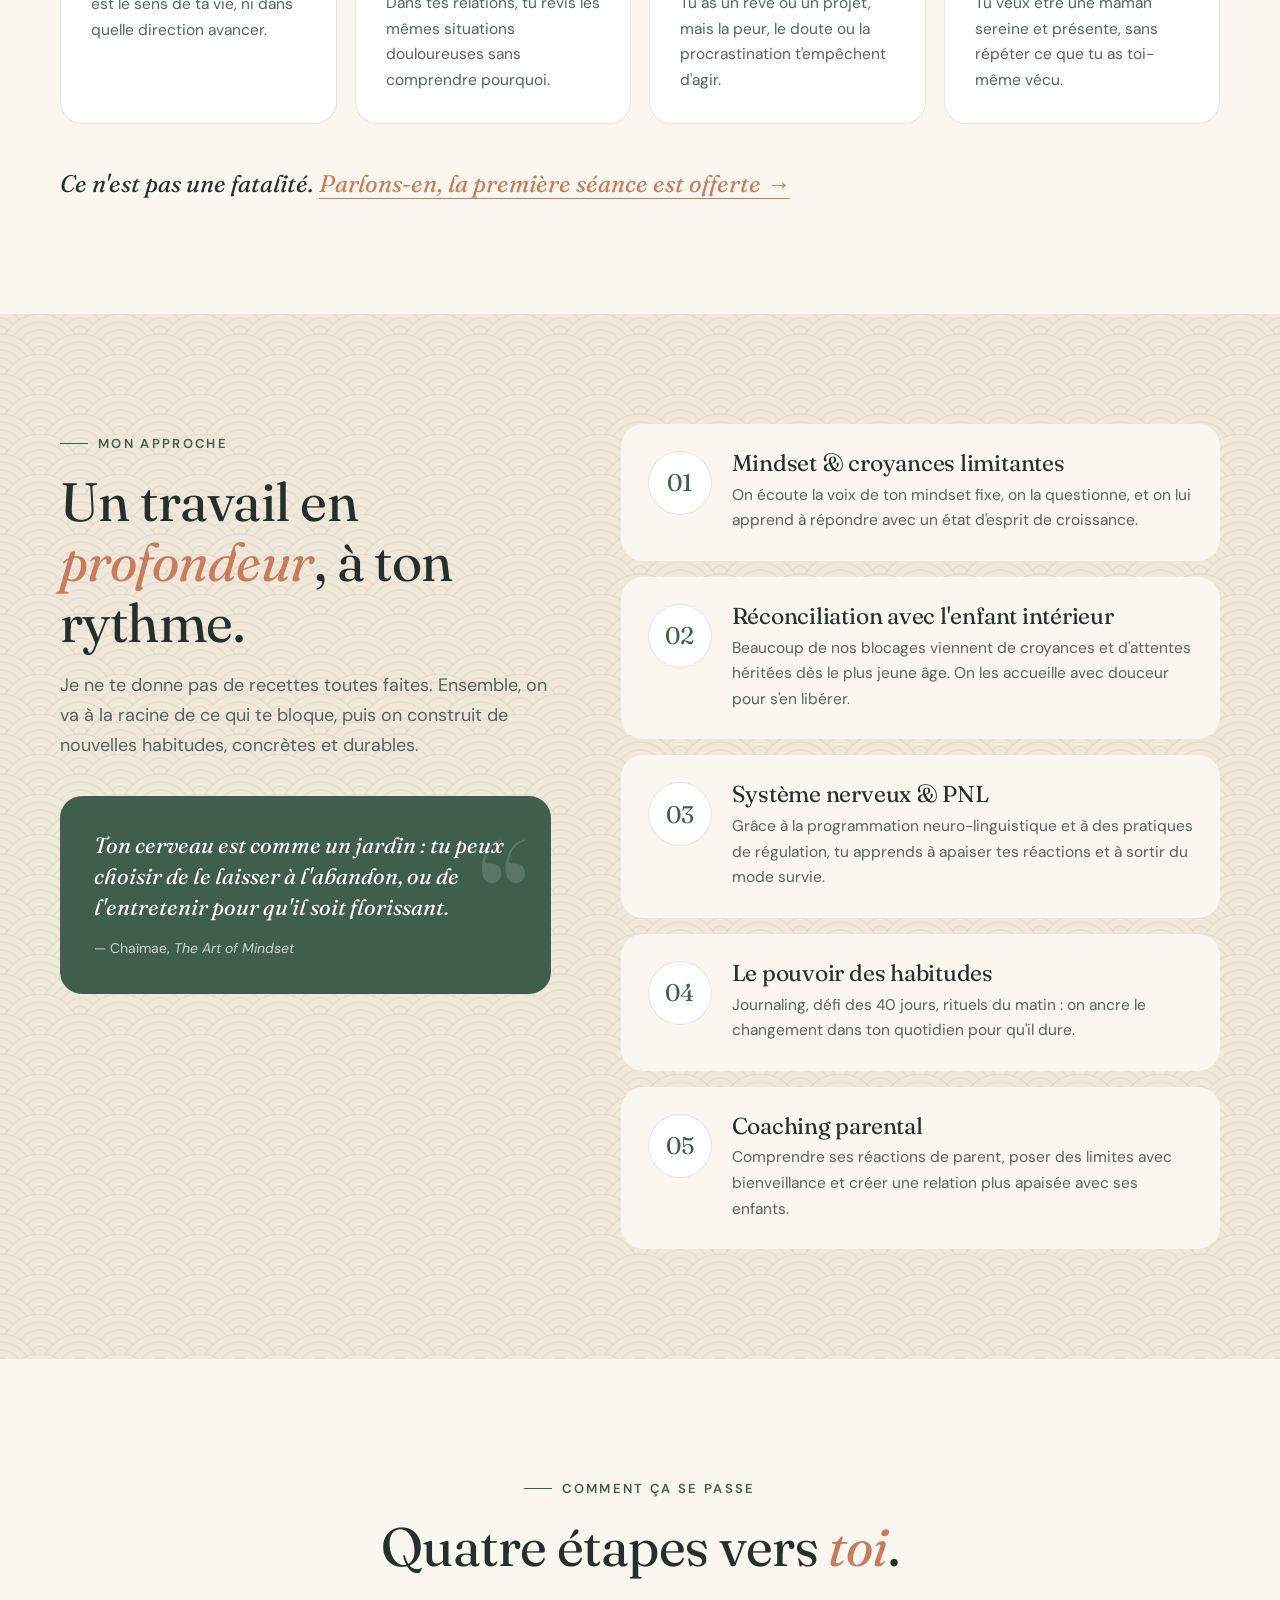
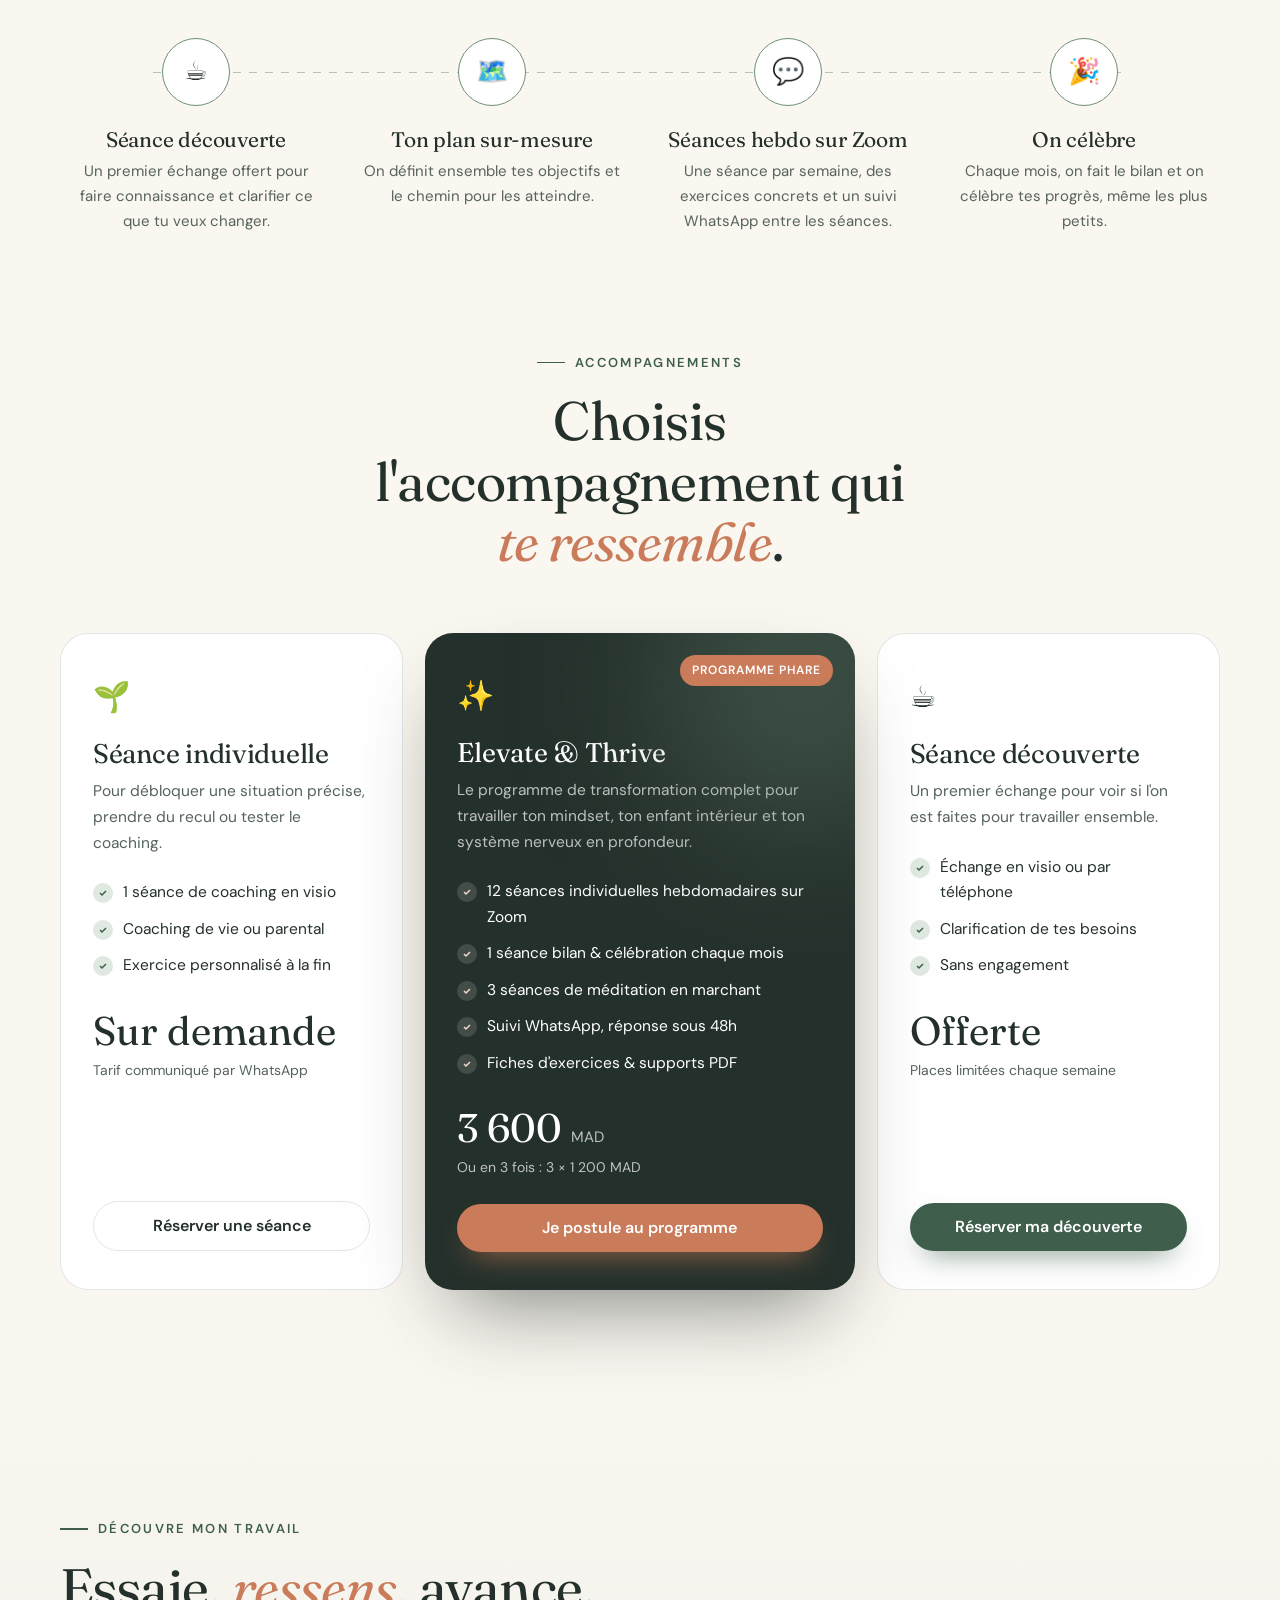
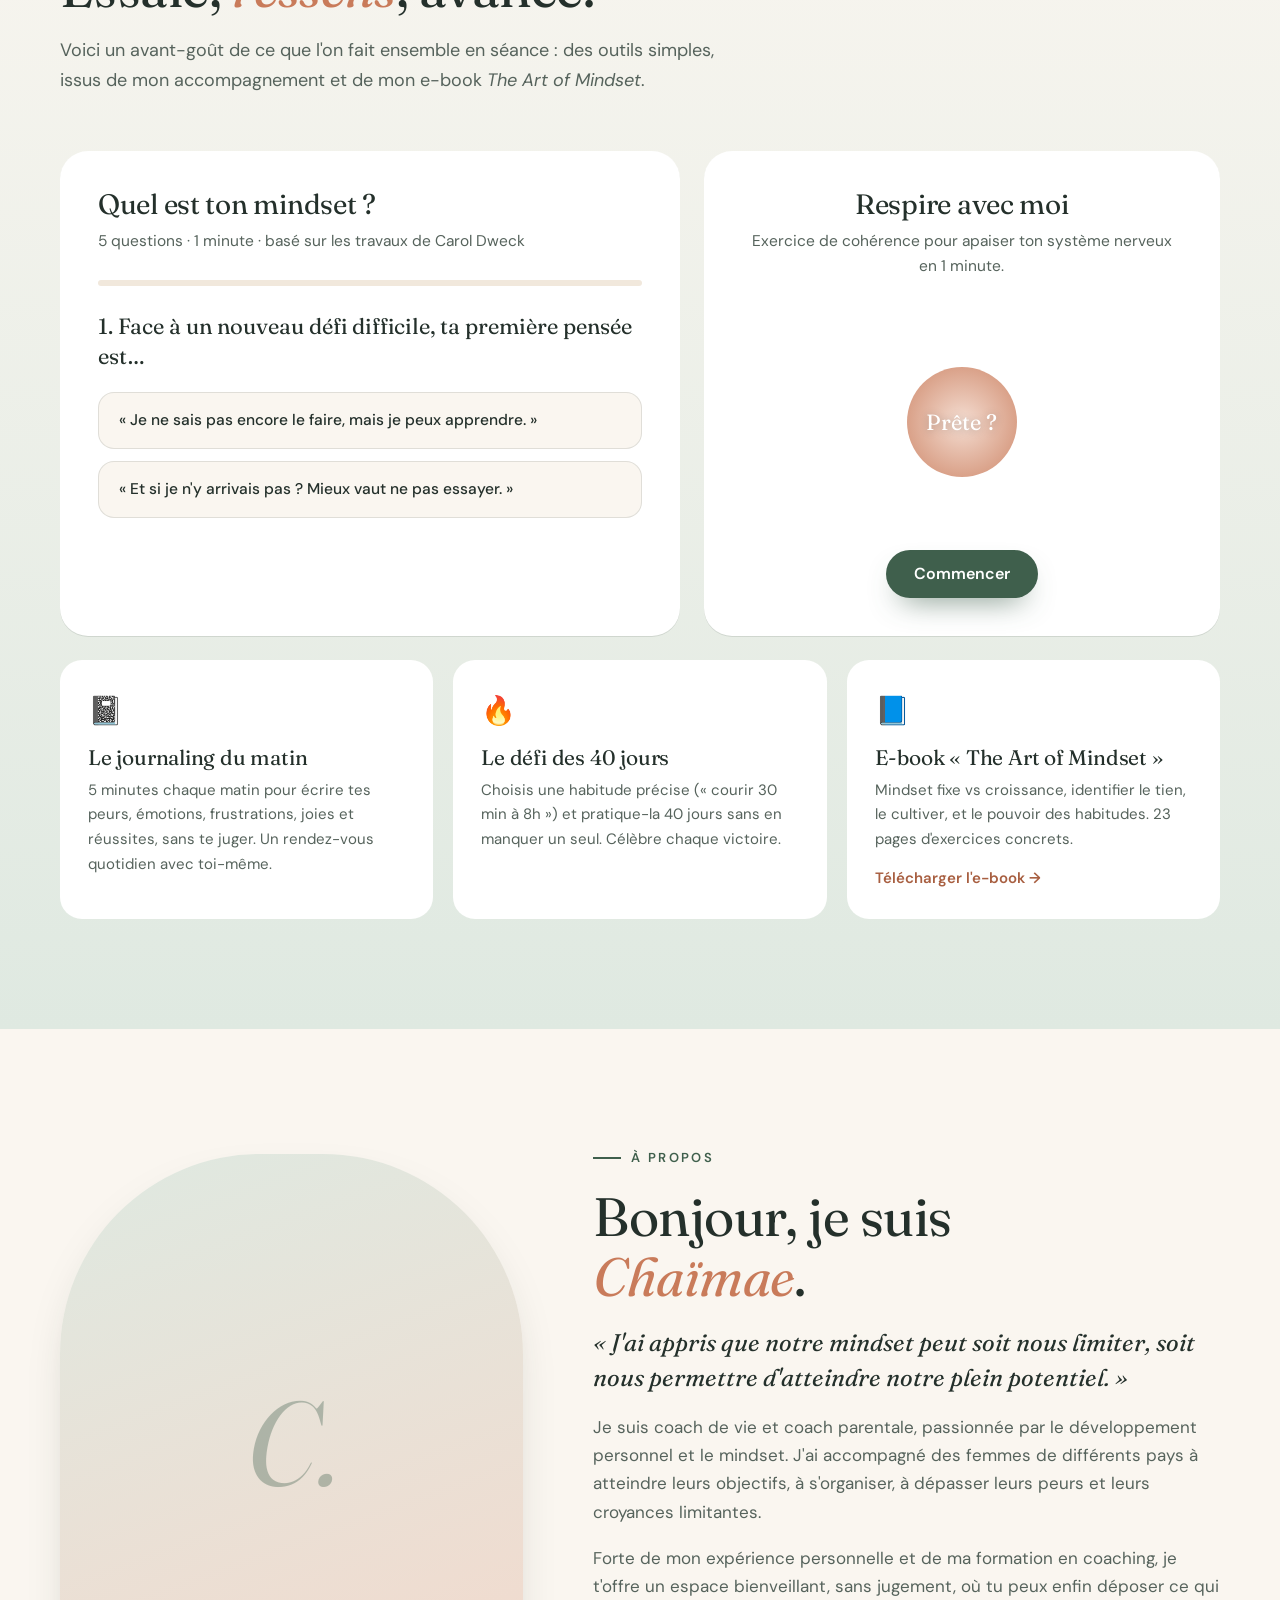
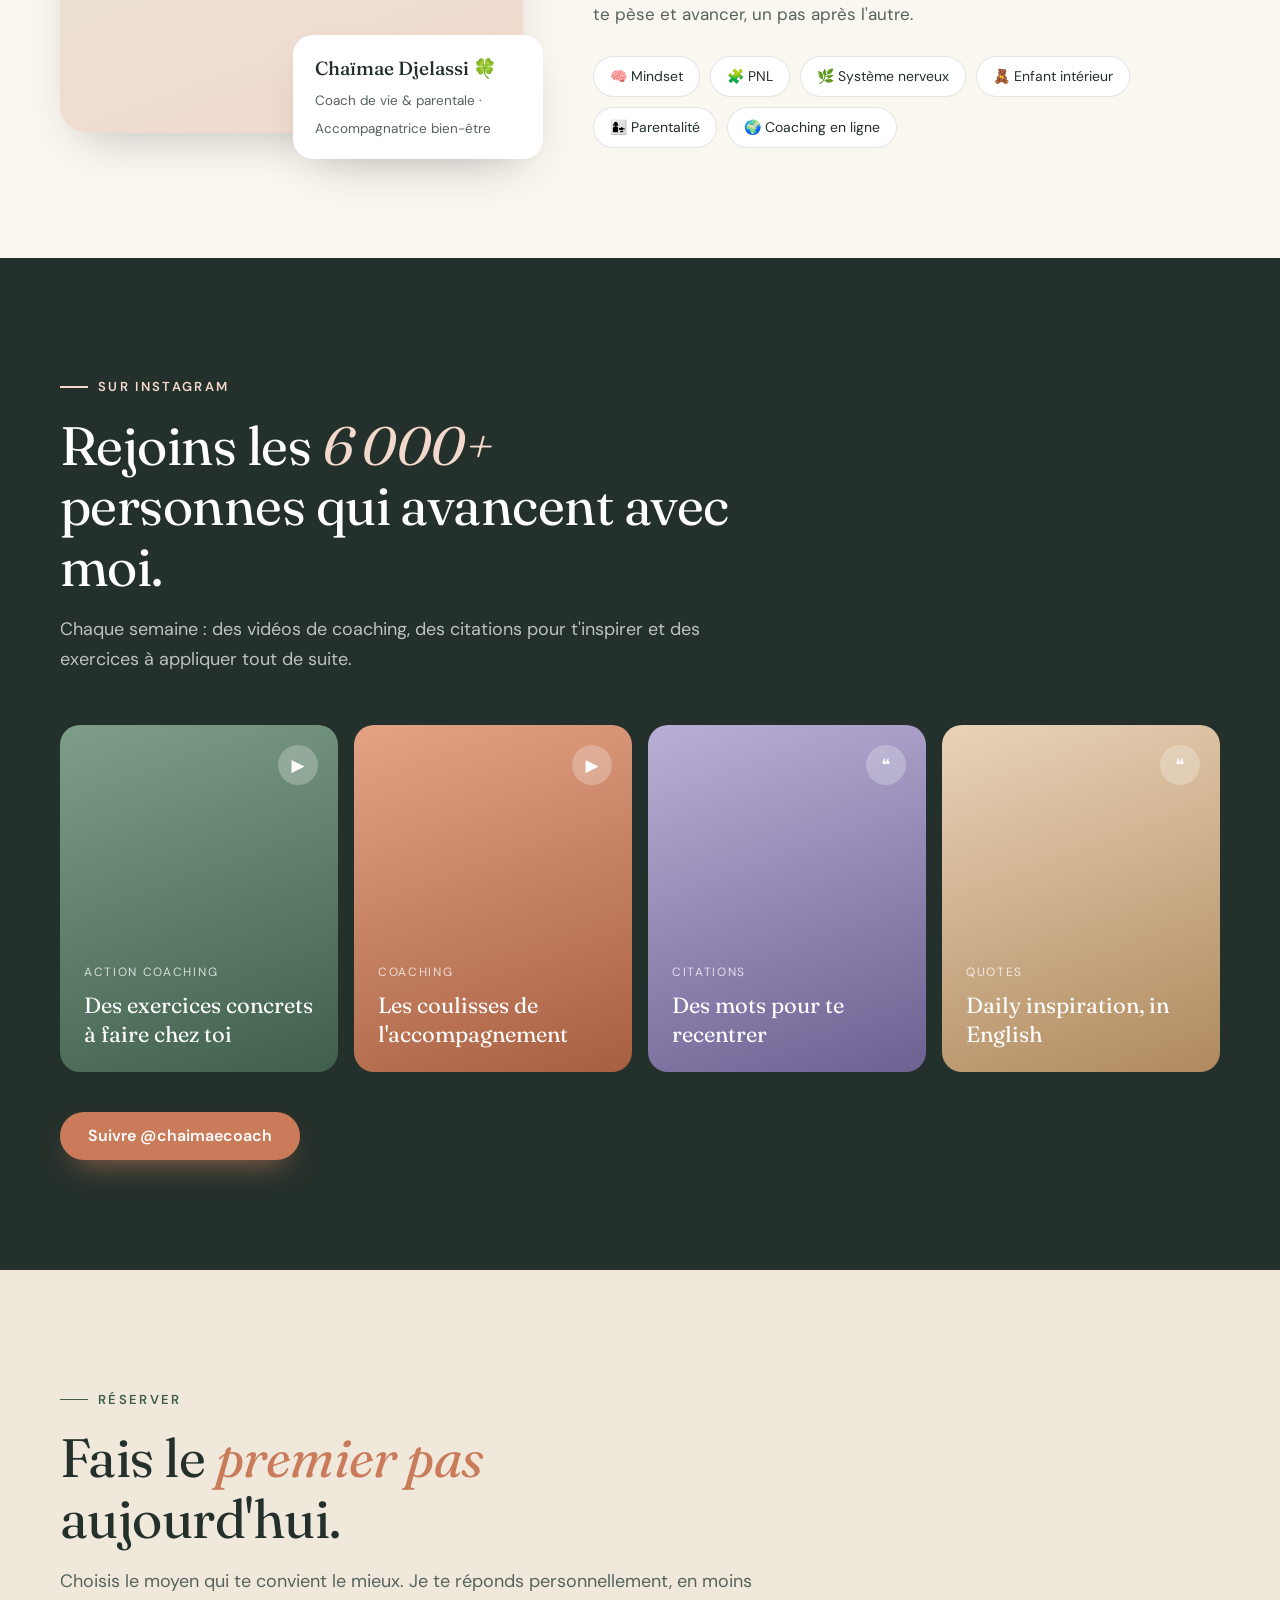
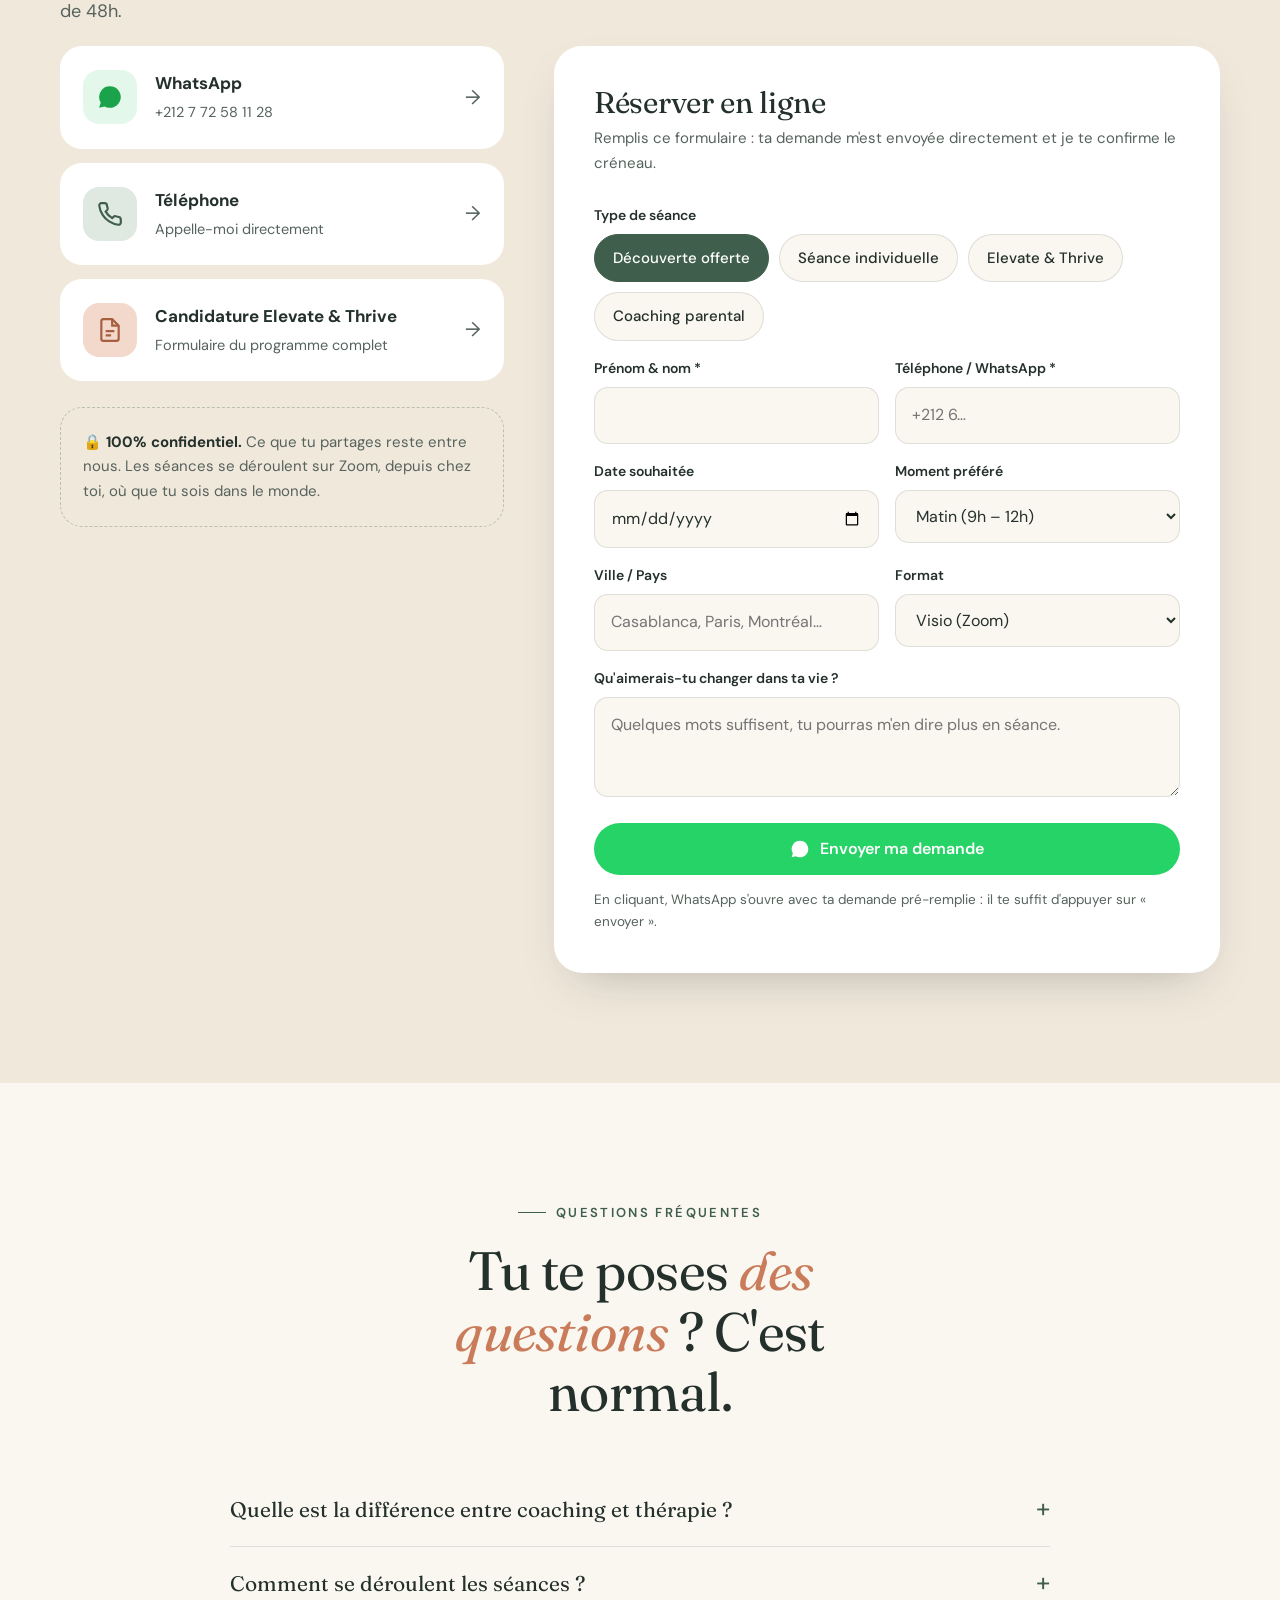
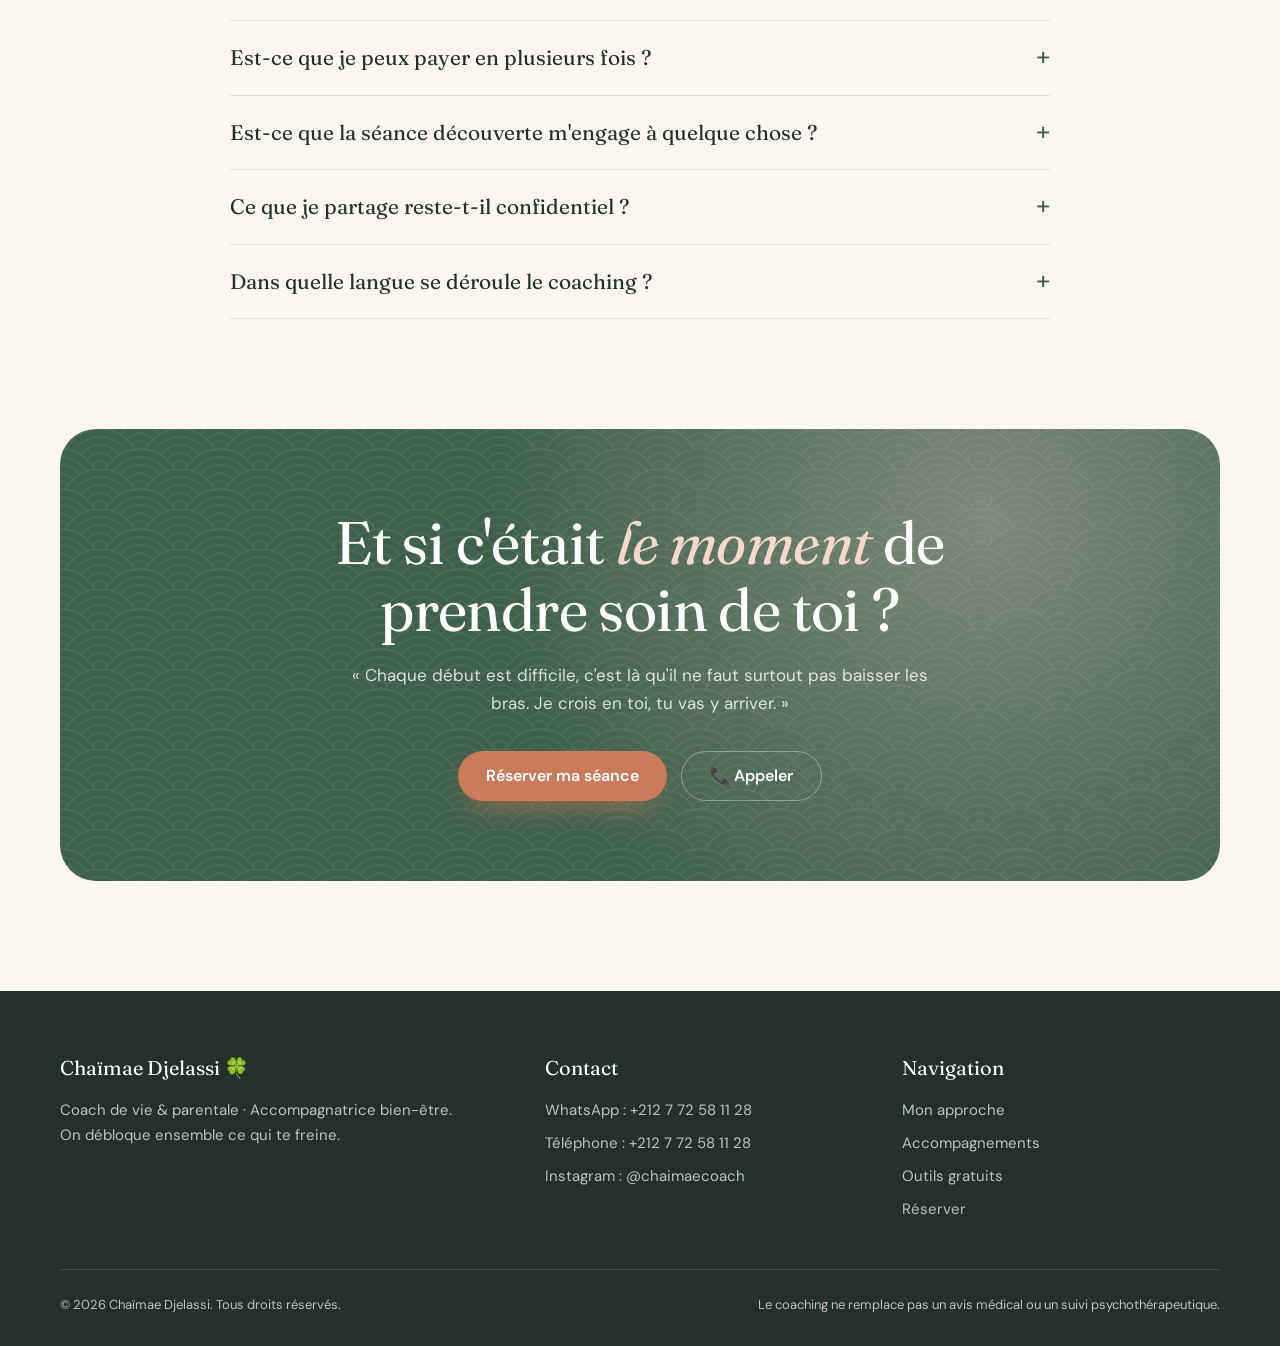
==== commit a397193d: "Add sakura petals, enso and seigaiha patterns" ====
--- a/index.html
+++ b/index.html
@@ -59,7 +59,7 @@
       </div>
     </div>
     <div class="orb-wrap reveal d2">
-      <div class="ring r1"></div><div class="ring r2"></div><div class="ring r3"></div>
+      <svg class="enso" viewBox="0 0 200 200" aria-hidden="true"><defs><filter id="brush" x="-10%" y="-10%" width="120%" height="120%"><feTurbulence type="fractalNoise" baseFrequency=".05" numOctaves="3" seed="8"/><feDisplacementMap in="SourceGraphic" scale="5"/></filter></defs><path filter="url(#brush)" d="M146 20.3A92 92 0 1 1 100 8"/><path class="thin" d="M165.9 44.7A86 86 0 1 1 122.3 16.9"/></svg><div class="ring r2"></div><div class="ring r3"></div>
       <div class="orb" title="Respire avec moi"><span id="orbText">Inspire…</span></div>
       <div class="float-card fc1"><div class="ic">🧩</div><div><b>Croyances limitantes</b><br><span style="color:var(--ink-soft)">on les identifie, on les dépasse</span></div></div>
       <div class="float-card fc2"><div class="ic">🌱</div><div><b>Mindset de croissance</b><br><span style="color:var(--ink-soft)">un pas après l'autre</span></div></div>
--- a/style.css
+++ b/style.css
@@ -296,6 +296,17 @@
 @keyframes pulse{to{transform:scale(1.6);opacity:0}}
 .fab-tip{position:absolute;right:76px;background:#fff;color:var(--ink);padding:10px 14px;border-radius:12px;font-size:14px;white-space:nowrap;box-shadow:var(--shadow);opacity:0;transform:translateX(10px);transition:.3s;pointer-events:none}
 .fab:hover .fab-tip{opacity:1;transform:none}
+
+/* Japanese touches: sakura, ensō, seigaiha */
+#sakura{position:fixed;inset:0;width:100%;height:100%;pointer-events:none;z-index:45}
+.enso{position:absolute;inset:-3%;width:106%;height:106%;overflow:visible;animation:spin 90s linear infinite}
+.enso path{fill:none;stroke:var(--sage-deep);stroke-opacity:.42;stroke-width:6;stroke-linecap:round;
+  stroke-dasharray:560;stroke-dashoffset:560;animation:enso-draw 2.8s cubic-bezier(.6,.05,.3,1) .4s forwards}
+.enso path.thin{stroke-width:2.2;stroke-opacity:.25;animation-delay:.7s}
+@keyframes enso-draw{to{stroke-dashoffset:0}}
+.approach{background:var(--seigaiha,none) 0 0/80px 40px,var(--sand);animation:waves 80s linear infinite}
+@keyframes waves{to{background-position:80px 40px,0 0}}
+.final-box{background:radial-gradient(circle at 80% 20%,rgba(243,217,204,.35),transparent 50%),var(--seigaiha-dark,none) 0 0/80px 40px,var(--sage-deep)}
 
 /* Phone numbers always read left-to-right */
 .ltr{direction:ltr;unicode-bidi:isolate;display:inline-block}
